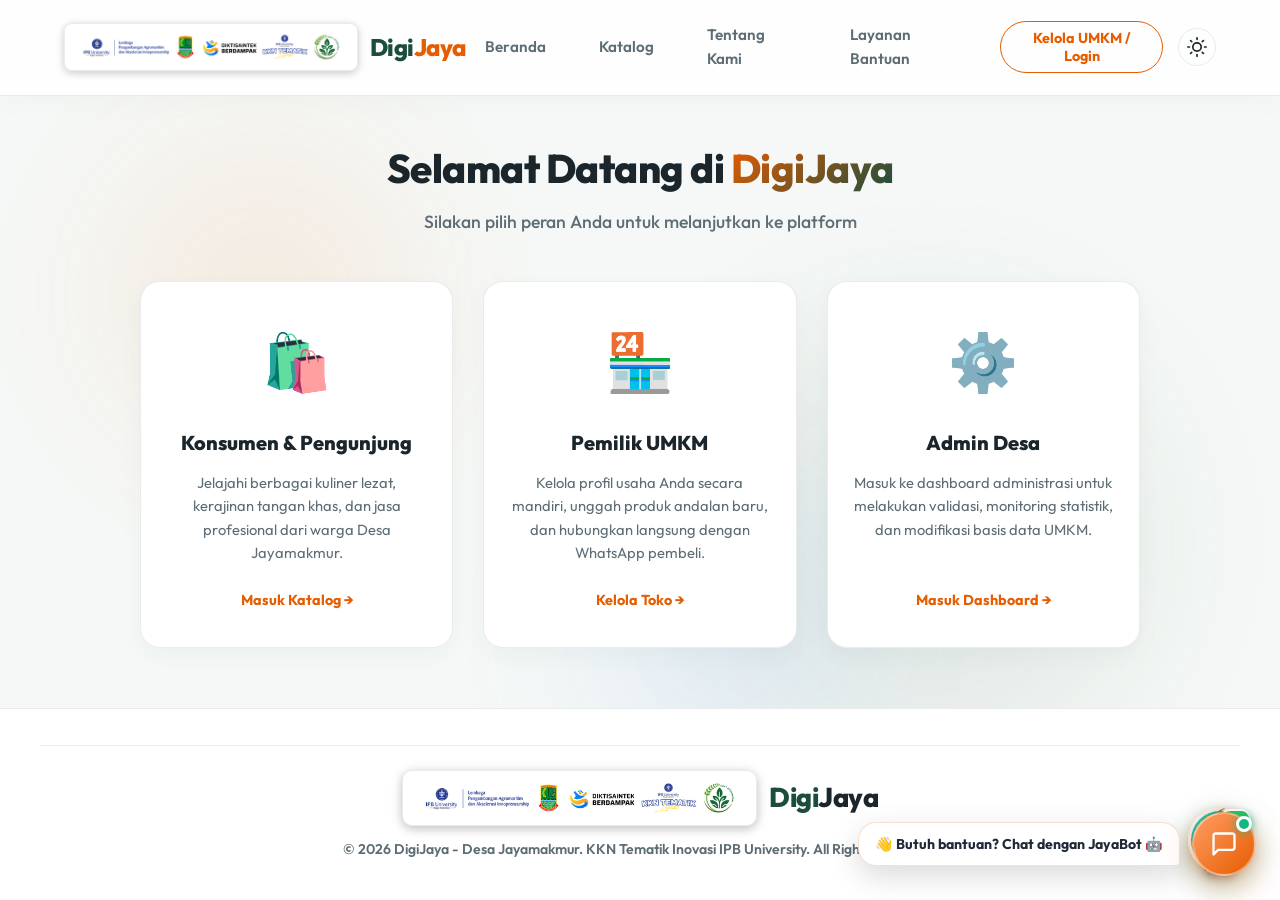
==== index.html @ b15086c3 "Fix bug render kartu UMKM dan implementasi fitur pagination" ====
<!DOCTYPE html>
<html lang="id">

<head>
    <meta charset="UTF-8">
    <meta name="viewport" content="width=device-width, initial-scale=1.0">
    <title>Selamat Datang di DigiJaya</title>
    <link rel="stylesheet" href="assets/css/global.css?v=88899">
    <link rel="stylesheet" href="assets/css/main.css?v=88899">
    <link rel="stylesheet" href="assets/css/landing.css?v=88899">
    <meta name="google-site-verification" content="8WJda_QyHvN3ZzU7bG3cWUWAJD8Gc1mzzaDpOpBgvo4" />
</head>

<body>

    <!-- Floating Background Orbs -->
    <div class="floating-orbs-container">
        <div class="orb orb-1"></div>
        <div class="orb orb-2"></div>
        <div class="orb orb-3"></div>
    </div>

    <!-- Modern Navigation Bar -->
    <nav class="navbar">
        <div class="navbar-container">
            <a href="index.html" class="navbar-logo">
                <img src="assets/images/Header Wajib.png" alt="Logo Resmi Desa Jayamakmur" class="navbar-kkn-logo">
                <span class="logo-text"><span class="logo-accent">Digi</span>Jaya</span>
            </a>
            <div class="navbar-links">
                <a href="index.html" class="nav-link active">Beranda</a>
                <a href="Main page.html" class="nav-link">Katalog</a>
                <a href="tentang.html" class="nav-link">Tentang Kami</a>
                <a href="bantuan.html" class="nav-link">Layanan Bantuan</a>
                <button id="theme-toggle" class="theme-toggle-btn" aria-label="Ubah Tema Mode Gelap/Terang">
                    <svg class="sun-icon" width="20" height="20" viewBox="0 0 24 24" fill="none" stroke="currentColor"
                        stroke-width="2" stroke-linecap="round" stroke-linejoin="round">
                        <circle cx="12" cy="12" r="5"></circle>
                        <line x1="12" y1="1" x2="12" y2="3"></line>
                        <line x1="12" y1="21" x2="12" y2="23"></line>
                        <line x1="4.22" y1="4.22" x2="5.64" y2="5.64"></line>
                        <line x1="18.36" y1="18.36" x2="19.78" y2="19.78"></line>
                        <line x1="1" y1="12" x2="3" y2="12"></line>
                        <line x1="21" y1="12" x2="23" y2="12"></line>
                        <line x1="4.22" y1="19.78" x2="5.64" y2="18.36"></line>
                        <line x1="18.36" y1="5.64" x2="19.78" y2="4.22"></line>
                    </svg>
                    <svg class="moon-icon" width="20" height="20" viewBox="0 0 24 24" fill="none" stroke="currentColor"
                        stroke-width="2" stroke-linecap="round" stroke-linejoin="round">
                        <path d="M21 12.79A9 9 0 1 1 11.21 3 7 7 0 0 0 21 12.79z"></path>
                    </svg>
                </button>
            </div>
        </div>
    </nav>

    <!-- Hero Section -->
    <header class="landing-hero">
        <div id="marquee3dContainer" class="marquee-3d-container"></div>
        <canvas id="hero-3d-canvas"></canvas>
        <div class="landing-hero-overlay"></div>
        <div class="landing-hero-content">
            <div class="floating-3d-badges-container">
                <a href="Main page.html?category=Kuliner" class="floating-3d-badge"><img src="assets/images/Kuliner.png"
                        class="badge-icon-img" alt="Kuliner"> Kuliner Jayamakmur</a>
                <a href="Main page.html?category=Kerajinan" class="floating-3d-badge"><img
                        src="assets/images/Kerajinan Tangan.png" class="badge-icon-img" alt="Kerajinan Tangan">
                    Kerajinan Tangan</a>
                <a href="Main page.html?category=Jasa" class="floating-3d-badge"><img src="assets/images/Pelayanan.png"
                        class="badge-icon-img" alt="Pelayanan/Jasa"> Layanan Jasa Desa</a>
            </div>

            <h1 class="landing-title">Selamat Datang di <span class="highlight-text">DigiJaya</span></h1>
            <p class="landing-subtitle">Pintu Gerbang Digital Produk Unggulan & UMKM Desa Jayamakmur</p>

            <div class="stats-highlight">
                <div class="stats-badge" data-tilt-3d data-max-tilt="10">
                    <span class="stats-number" id="landing-stat-count">0</span>
                    <span class="stats-label">UMKM Terdaftar</span>
                </div>
            </div>

            <div class="landing-cta-group">
                <a href="Main page.html" class="btn-primary">Jelajahi Katalog UMKM</a>
                <a href="tentang.html" class="btn-secondary">Tentang Kami</a>
            </div>
        </div>
    </header>

    <!-- Explanation / Core Info Section -->
    <section class="container explanation-section reveal">
        <div class="section-title-wrapper">
            <h2>Tentang Platform Kami</h2>
            <p>DigiJaya adalah direktori digital resmi untuk mempromosikan produk lokal warga Desa Jayamakmur.</p>
        </div>

        <div class="explanation-grid">
            <!-- Card 1 -->
            <div class="explanation-card" data-tilt-3d data-max-tilt="15">
                <div class="card-icon">
                    <svg width="32" height="32" viewBox="0 0 24 24" fill="none" stroke="currentColor" stroke-width="2"
                        stroke-linecap="round" stroke-linejoin="round">
                        <path d="M12 22s8-4 8-10V5l-8-3-8 3v7c0 6 8 10 8 10z"></path>
                    </svg>
                </div>
                <h3>Dukungan Ekonomi Lokal</h3>
                <p>Mendorong pertumbuhan ekonomi warga dengan memperluas jangkauan promosi produk khas Desa Jayamakmur
                    agar lebih mudah dikenal publik luar.</p>
            </div>

            <!-- Card 2 -->
            <div class="explanation-card" data-tilt-3d data-max-tilt="15">
                <div class="card-icon">
                    <svg width="32" height="32" viewBox="0 0 24 24" fill="none" stroke="currentColor" stroke-width="2"
                        stroke-linecap="round" stroke-linejoin="round">
                        <circle cx="11" cy="11" r="8"></circle>
                        <line x1="21" y1="21" x2="16.65" y2="16.65"></line>
                    </svg>
                </div>
                <h3>Pencarian Cepat & Mudah</h3>
                <p>Dilengkapi fitur pencarian pintar, filter kategori, pengurutan, hingga fitur wishlist untuk menyimpan
                    produk-produk favorit Anda.</p>
            </div>

            <!-- Card 3 -->
            <div class="explanation-card" data-tilt-3d data-max-tilt="15">
                <div class="card-icon">
                    <svg width="32" height="32" viewBox="0 0 24 24" fill="none" stroke="currentColor" stroke-width="2"
                        stroke-linecap="round" stroke-linejoin="round">
                        <path d="M21 15a2 2 0 0 1-2 2H7l-4 4V5a2 2 0 0 1 2-2h14a2 2 0 0 1 2 2z"></path>
                    </svg>
                </div>
                <h3>Hubungi Langsung via WhatsApp</h3>
                <p>Hubungi pemilik usaha secara instan tanpa perantara. Transaksi aman dan langsung dengan pemilik UMKM
                    melalui tombol WhatsApp yang disediakan.</p>
            </div>
        </div>
    </section>

    <!-- Spotlight Section -->
    <section class="container spotlight-section reveal">
        <div class="section-title-wrapper">
            <h2>Sorotan UMKM Unggulan</h2>
            <p>Beberapa produk dan usaha terbaik dari warga Desa Jayamakmur yang siap melayani Anda</p>
        </div>
        <div id="spotlightContainer" class="umkm-grid">
            <p class="loading-text">Memuat sorotan UMKM...</p>
        </div>
        <div class="spotlight-more">
            <a href="Main page.html" class="btn-primary">Lihat Seluruh Katalog &rarr;</a>
        </div>
    </section>

    <!-- Categories Highlights -->
    <section class="categories-section reveal">
        <div class="container">
            <div class="section-title-wrapper">
                <h2>Kategori Produk & Jasa</h2>
                <p>Temukan produk dan jasa berkualitas yang dikelola secara langsung oleh warga desa</p>
            </div>

            <div class="category-cards-grid">
                <!-- Kuliner -->
                <a href="Main page.html?category=Kuliner" class="category-promo-card kuliner">
                    <div class="card-bg-overlay"></div>
                    <div class="category-card-content">
                        <span class="category-icon"><img src="assets/images/Kuliner.png" alt="Kuliner"></span>
                        <h3>Kuliner</h3>
                        <p>Opak renyah, es doger segar, seblak pedas, seblak bakso, dan kudapan tradisional lezat buatan
                            warga.</p>
                        <span class="category-cta">Lihat Semua &rarr;</span>
                    </div>
                </a>

                <!-- Kerajinan -->
                <a href="Main page.html?category=Kerajinan" class="category-promo-card kerajinan">
                    <div class="card-bg-overlay"></div>
                    <div class="category-card-content">
                        <span class="category-icon"><img src="assets/images/Kerajinan Tangan.png"
                                alt="Kerajinan Tangan"></span>
                        <h3>Kerajinan Tangan</h3>
                        <p>Produk jahitan kustom, pakaian, aksesoris, dan hasil kreasi tangan kreatif berkualitas
                            tinggi.</p>
                        <span class="category-cta">Lihat Semua &rarr;</span>
                    </div>
                </a>

                <!-- Jasa -->
                <a href="Main page.html?category=Jasa" class="category-promo-card jasa">
                    <div class="card-bg-overlay"></div>
                    <div class="category-card-content">
                        <span class="category-icon"><img src="assets/images/Pelayanan.png" alt="Pelayanan/Jasa"></span>
                        <h3>Pelayanan & Jasa</h3>
                        <p>Layanan cukur rambut profesional, jasa jahit pakaian rapi, dan berbagai layanan jasa warga
                            lainnya.</p>
                        <span class="category-cta">Lihat Semua &rarr;</span>
                    </div>
                </a>
            </div>
        </div>
    </section>

    <!-- Toast Notification for Share Link -->
    <div id="toastNotification" class="toast-notification">Link profil berhasil disalin! 📋</div>

    <!-- Rich Modern Footer -->
    <footer>
        <div class="footer-container">
            <div class="footer-brand">
                <a href="index.html" class="footer-logo">
                    <img src="assets/images/Header Wajib.png" alt="Logo Resmi Desa Jayamakmur" class="footer-kkn-logo">
                    <span class="logo-text"><span class="logo-accent">Digi</span>Jaya</span>
                </a>
                <p>Pintu gerbang digital produk unggulan & direktori UMKM resmi Desa Jayamakmur, Karawang, Jawa Barat.</p>
                <div class="footer-socials">
                    <a href="https://wa.me/6281234567890" target="_blank" class="footer-social-btn"
                        title="WhatsApp Hotline">💬</a>
                    <a href="tentang.html" class="footer-social-btn" title="Tentang Web">ℹ️</a>
                </div>
            </div>

            <div class="footer-column">
                <h4>Navigasi Utama</h4>
                <ul class="footer-links">
                    <li><a href="index.html">Beranda</a></li>
                    <li><a href="Main page.html">Direktori UMKM</a></li>
                    <li><a href="tentang.html">Tentang Desa</a></li>
                    <li><a href="bantuan.html">Layanan Bantuan</a></li>
                    <li><a href="owner.html">Portal Pemilik UMKM</a></li>
                </ul>
            </div>

            <div class="footer-column">
                <h4>Kategori Usaha</h4>
                <ul class="footer-links">
                    <li><a href="Main page.html?category=Kuliner"><img src="assets/images/Kuliner.png"
                                class="footer-icon-img" alt=""> Kuliner Jayamakmur</a></li>
                    <li><a href="Main page.html?category=Kerajinan"><img src="assets/images/Kerajinan Tangan.png"
                                class="footer-icon-img" alt=""> Kerajinan Tangan</a></li>
                    <li><a href="Main page.html?category=Jasa"><img src="assets/images/Pelayanan.png"
                                class="footer-icon-img" alt=""> Pelayanan & Jasa</a></li>
                    <li><a href="Main page.html?category=Favorit"><img src="assets/images/Favorit.png"
                                class="footer-icon-img" alt=""> Produk Favorit Saya</a></li>
                </ul>
            </div>

            <div class="footer-column">
                <h4>Kontak & Wilayah</h4>
                <div class="footer-contact-item">
                    <span>📍</span>
                    <span>Desa Jayamakmur, Kec. Jayakerta, Kab. Karawang, Jawa Barat</span>
                </div>
                <div class="footer-contact-item">
                    <span>✉️</span>
                    <span>desa.jayamakmur@gmail.com</span>
                </div>
            </div>
        </div>

        <div class="footer-bottom">
            <p>&copy; 2026 DigiJaya - Desa Jayamakmur. All Rights Reserved.</p>
            <p class="credit-text">Dibuat dengan ❤️ untuk Memajukan Perekonomian Warga Desa Jayamakmur</p>
        </div>
    </footer>

    <!-- Dynamic Scroll-Triggered Recommendation Modal -->
    <div id="scrollRecommendModal" class="scroll-modal">
        <button id="closeScrollModal" class="scroll-modal-close" aria-label="Tutup rekomendasi">&times;</button>
        <div class="scroll-modal-badge">Rekomendasi Hari Ini ⭐</div>
        <div id="scrollModalContent">
            <!-- Diisi secara dinamis melalui JS -->
        </div>
    </div>

    <script type="module" src="Js/navbar.js?v=9999999"></script>
    <script type="module" src="Js/landing_app.js?v=9999999"></script>
</body>

</html>
---- assets/css/global.css ----
@import url('https://fonts.googleapis.com/css2?family=Dancing+Script:wght@600;700&family=Outfit:wght@300;400;500;600;700;800&display=swap');
@import url('auth.css');

/* ==========================================================================
   RESET & BASE STYLES & THEMING SYSTEM
   ========================================================================== */
:root {
    /* Terracotta & Emerald Green Theme (Light Mode) */
    --primary-teal: #e65c00; /* Terracotta Orange */
    --primary-teal-dark: #b33600;
    --accent-orange: #1b4d3e; /* Forest Emerald Green */
    --accent-orange-dark: #123329;
    --accent-terracotta: #e65c00;
    --bg-light: #f5f8f6; /* Soft Herb Background */
    --card-bg: #ffffff;
    --text-dark: #1a252c;
    --text-muted: #5e6d75;
    --shadow-floating: 0 16px 40px rgba(27, 77, 62, 0.08);
    --shadow-card: 0 8px 24px rgba(27, 77, 62, 0.04);
    --radius-lg: 20px;
    --radius-md: 12px;
    --radius-pill: 50px;
    --border-color: rgba(0, 0, 0, 0.08);
    --navbar-bg: rgba(255, 255, 255, 0.85);
    --toast-bg: #1a252c;
    --toast-color: #ffffff;
    --accent-gold: #f39c12;
}

:root[data-theme="dark"] {
    /* Terracotta & Emerald Green Theme (Dark Mode) */
    --primary-teal: #ff751a; /* Lighter Terracotta for high contrast */
    --primary-teal-dark: #e65c00;
    --accent-orange: #2bb38e; /* Lighter Emerald Green for contrast */
    --accent-orange-dark: #1b4d3e;
    --accent-terracotta: #ff751a;
    --bg-light: #0d1215; /* Rich Dark Slate */
    --card-bg: #161c20; /* Darker Slate Card Surface */
    --text-dark: #ecf0f2;
    --text-muted: #8ca0ab;
    --shadow-floating: 0 16px 40px rgba(0, 0, 0, 0.4);
    --shadow-card: 0 8px 24px rgba(0, 0, 0, 0.25);
    --border-color: rgba(255, 255, 255, 0.1);
    --navbar-bg: rgba(13, 18, 21, 0.85);
    --toast-bg: #ecf0f2;
    --toast-color: #0d1215;
    --accent-gold: #f5b041;
}

* {
    margin: 0;
    padding: 0;
    box-sizing: border-box;
    font-family: 'Outfit', 'Segoe UI', Tahoma, Geneva, Verdana, sans-serif;
}

/* Smooth Modern Custom Scrollbars */
::-webkit-scrollbar {
    width: 10px;
    height: 10px;
}

::-webkit-scrollbar-track {
    background: var(--bg-light);
}

::-webkit-scrollbar-thumb {
    background: rgba(140, 150, 160, 0.35);
    border-radius: 10px;
    border: 2px solid var(--bg-light);
    transition: background 0.3s cubic-bezier(0.16, 1, 0.3, 1);
}

::-webkit-scrollbar-thumb:hover {
    background: var(--primary-teal);
}

:root[data-theme="dark"] ::-webkit-scrollbar-thumb {
    background: rgba(255, 255, 255, 0.22);
}

:root[data-theme="dark"] ::-webkit-scrollbar-thumb:hover {
    background: var(--primary-teal);
}

html {
    scroll-behavior: smooth;
    background-color: var(--card-bg);
}

body {
    background-color: var(--bg-light);
    color: var(--text-dark);
    line-height: 1.6;
    display: flex;
    flex-direction: column;
    min-height: 100vh;
    animation: fadeInUp 0.7s cubic-bezier(0.16, 1, 0.3, 1) both;
}

/* Targeted Smooth Transitions for Interactive Elements */
a, button, input, select, textarea, .nav-link, .btn, .card, .umkm-card, .footer-social-btn, .theme-toggle-btn {
    transition: background-color 0.3s cubic-bezier(0.16, 1, 0.3, 1),
                color 0.3s cubic-bezier(0.16, 1, 0.3, 1),
                border-color 0.3s cubic-bezier(0.16, 1, 0.3, 1),
                box-shadow 0.35s cubic-bezier(0.16, 1, 0.3, 1),
                transform 0.35s cubic-bezier(0.16, 1, 0.3, 1),
                opacity 0.3s cubic-bezier(0.16, 1, 0.3, 1);
}

/* Active Touch/Click Press Physics */
button:active, .btn:active, .nav-link:active, .footer-social-btn:active, .theme-toggle-btn:active {
    transform: scale(0.96) !important;
}

/* Smooth Theme Switching Fade */
.theme-transitioning,
.theme-transitioning *,
.theme-transitioning *::before,
.theme-transitioning *::after {
    transition: background-color 0.4s ease, color 0.4s ease, border-color 0.4s ease, box-shadow 0.4s ease !important;
}

/* Hardware Acceleration Class */
.smooth-gpu {
    will-change: transform, opacity;
    transform: translateZ(0);
    backface-visibility: hidden;
}

/* Smooth Scroll Reveal Animations */
.smooth-reveal {
    opacity: 0;
    transform: translateY(30px);
    transition: opacity 0.75s cubic-bezier(0.16, 1, 0.3, 1),
                transform 0.75s cubic-bezier(0.16, 1, 0.3, 1);
    will-change: opacity, transform;
}

.smooth-reveal.smooth-reveal-visible {
    opacity: 1;
    transform: translateY(0) scale(1);
}

.smooth-reveal-delay-1 { transition-delay: 0.08s; }
.smooth-reveal-delay-2 { transition-delay: 0.16s; }
.smooth-reveal-delay-3 { transition-delay: 0.24s; }
.smooth-reveal-delay-4 { transition-delay: 0.32s; }

/* Smooth Back To Top Floating Button */
.back-to-top-btn {
    position: fixed;
    bottom: 28px;
    right: 28px;
    width: 48px;
    height: 48px;
    border-radius: 50%;
    background: linear-gradient(135deg, var(--primary-teal) 0%, var(--primary-teal-dark) 100%);
    color: #ffffff;
    border: none;
    cursor: pointer;
    display: flex;
    align-items: center;
    justify-content: center;
    box-shadow: 0 8px 24px rgba(230, 92, 0, 0.35);
    z-index: 990;
    opacity: 0;
    transform: translateY(20px) scale(0.8);
    pointer-events: none;
    transition: opacity 0.35s cubic-bezier(0.16, 1, 0.3, 1),
                transform 0.35s cubic-bezier(0.16, 1, 0.3, 1),
                box-shadow 0.3s ease;
}

.back-to-top-btn.visible {
    opacity: 1;
    transform: translateY(0) scale(1);
    pointer-events: auto;
}

.back-to-top-btn:hover {
    transform: translateY(-4px) scale(1.08);
    box-shadow: 0 12px 28px rgba(230, 92, 0, 0.5);
}

/* Image Fade In */
img.img-loading {
    opacity: 0;
    transition: opacity 0.4s ease;
}

img.img-loaded {
    opacity: 1;
}

@keyframes fadeInUp {
    from {
        opacity: 0;
        transform: translateY(20px);
    }
    to {
        opacity: 1;
        transform: translateY(0);
    }
}


.container {
    max-width: 1200px;
    margin: 0 auto;
    padding: 20px;
}

/* ==========================================================================
   NAVIGATION BAR STYLES
   ========================================================================== */
.navbar {
    position: sticky;
    top: 0;
    z-index: 1000;
    background: var(--navbar-bg);
    backdrop-filter: blur(16px);
    -webkit-backdrop-filter: blur(16px);
    border-bottom: 1px solid var(--border-color);
    box-shadow: 0 4px 30px rgba(0, 0, 0, 0.03);
    transition: all 0.3s ease;
}

.navbar-container {
    max-width: 1200px;
    margin: 0 auto;
    display: flex;
    justify-content: space-between;
    align-items: center;
    padding: 14px 24px;
}

.navbar-logo {
    font-size: 1.5rem;
    font-weight: 800;
    color: var(--primary-teal);
    text-decoration: none;
    display: flex;
    align-items: center;
    gap: 12px;
    letter-spacing: -0.5px;
    transition: transform 0.2s ease;
}

.navbar-logo .logo-accent {
    color: var(--accent-orange);
}

.navbar-logo:hover {
    transform: scale(1.02);
}

.navbar-kkn-logo {
    height: 48px;
    width: auto;
    object-fit: contain;
    background: #ffffff;
    padding: 4px 8px;
    border-radius: 8px;
    border: 1px solid rgba(0, 0, 0, 0.08);
    box-shadow: 0 2px 8px rgba(0, 0, 0, 0.1);
    filter: drop-shadow(0 2px 4px rgba(0, 0, 0, 0.12));
    transition: all 0.25s ease;
}

.navbar-logo:hover .navbar-kkn-logo {
    transform: scale(1.06);
    box-shadow: 0 4px 14px rgba(0, 0, 0, 0.18);
}

.navbar-links {
    display: flex;
    align-items: center;
    gap: 15px;
}

.nav-link {
    color: var(--text-muted);
    text-decoration: none;
    font-weight: 600;
    font-size: 0.95rem;
    padding: 8px 18px;
    border-radius: var(--radius-pill);
    transition: all 0.25s ease;
    border: 1px solid transparent;
}

.nav-link:hover {
    color: var(--primary-teal);
    background: rgba(230, 92, 0, 0.08);
}

.nav-link.active {
    color: #ffffff;
    background: linear-gradient(135deg, var(--primary-teal) 0%, var(--primary-teal-dark) 100%);
    box-shadow: 0 4px 12px rgba(230, 92, 0, 0.25);
}

/* Dark Mode Switcher Button */
.theme-toggle-btn {
    background: transparent;
    border: 1px solid var(--border-color);
    color: var(--text-dark);
    padding: 8px;
    border-radius: 50%;
    cursor: pointer;
    display: flex;
    align-items: center;
    justify-content: center;
    transition: all 0.3s ease;
    width: 38px;
    height: 38px;
    outline: none;
}

.theme-toggle-btn:hover {
    background: rgba(230, 92, 0, 0.08);
    border-color: var(--primary-teal);
    color: var(--primary-teal);
    transform: scale(1.08);
}

.theme-toggle-btn svg {
    transition: transform 0.5s ease;
}

.theme-toggle-btn:hover svg {
    transform: rotate(20deg);
}

.theme-toggle-btn .sun-icon {
    display: block;
}

.theme-toggle-btn .moon-icon {
    display: none;
}

:root[data-theme="dark"] .theme-toggle-btn .sun-icon {
    display: none;
}

:root[data-theme="dark"] .theme-toggle-btn .moon-icon {
    display: block;
}

/* Mobile Toggle Button */
.navbar-toggle-btn {
    display: none;
    background: transparent;
    border: 1px solid var(--border-color);
    color: var(--text-dark);
    padding: 8px;
    border-radius: var(--radius-md);
    cursor: pointer;
    align-items: center;
    justify-content: center;
    transition: all 0.25s ease;
    width: 42px;
    height: 42px;
}

.navbar-toggle-btn:hover {
    background: rgba(230, 92, 0, 0.08);
    border-color: var(--primary-teal);
    color: var(--primary-teal);
}

@media (max-width: 768px) {
    .navbar-container {
        position: relative;
        padding: 12px 18px;
        justify-content: space-between;
    }
    
    .navbar-toggle-btn {
        display: flex;
    }

    .navbar-links {
        display: none;
        position: absolute;
        top: 100%;
        left: 0;
        right: 0;
        flex-direction: column;
        background: var(--card-bg);
        padding: 20px;
        border-bottom: 1px solid var(--border-color);
        box-shadow: var(--shadow-floating);
        gap: 12px;
        opacity: 0;
        transform: translateY(-10px);
        transition: opacity 0.3s ease, transform 0.3s ease;
        pointer-events: none;
        z-index: 999;
    }

    .navbar-links.active {
        display: flex;
        opacity: 1;
        transform: translateY(0);
        pointer-events: auto;
    }

    .nav-link, .btn-logout, .btn-login-trigger {
        width: 100%;
        text-align: center;
        justify-content: center;
        padding: 12px 18px;
        font-size: 1rem;
    }

    .navbar-role-badge {
        width: 100%;
        text-align: center;
        margin-bottom: 4px;
    }

    .theme-toggle-btn {
        margin: 6px auto 0 auto;
    }
}


/* ==========================================================================
   FOOTER
   ========================================================================== */
footer {
    background-color: var(--card-bg);
    color: var(--text-muted);
    text-align: center;
    padding: 24px;
    margin-top: auto;
    font-size: 0.9rem;
    border-top: 1px solid var(--border-color);
}

/* ==========================================================================
   SHARED UI COMPONENTS
   ========================================================================== */
/* Badges Kategori Berwarna Dinamis */
[class^="badge-"] {
    display: inline-block;
    padding: 6px 14px;
    border-radius: var(--radius-pill);
    font-size: 0.75rem;
    font-weight: 700;
    text-transform: uppercase;
    align-self: flex-start;
    margin-bottom: 12px;
    letter-spacing: 0.5px;
}

.badge-kuliner { background-color: rgba(230, 92, 0, 0.1); color: var(--primary-teal); }
.badge-kerajinan { background-color: rgba(27, 77, 62, 0.1); color: var(--accent-orange); }
.badge-jasa { background-color: rgba(66, 133, 244, 0.1); color: #3b82f6; }

:root[data-theme="dark"] .badge-kuliner { background-color: rgba(255, 117, 26, 0.15); color: #ff8533; }
:root[data-theme="dark"] .badge-kerajinan { background-color: rgba(43, 179, 142, 0.15); color: #4cdbb4; }
:root[data-theme="dark"] .badge-jasa { background-color: rgba(59, 130, 246, 0.15); color: #60a5fa; }

/* Tombol WhatsApp */
.btn-whatsapp {
    display: block;
    text-align: center;
    background-color: #25d366;
    color: white;
    padding: 10px 15px;
    text-decoration: none;
    border-radius: var(--radius-md);
    font-weight: 600;
    transition: all 0.25s ease;
}

.btn-whatsapp:hover {
    background-color: #1ebe57;
    box-shadow: 0 4px 12px rgba(37, 211, 102, 0.2);
}

/* Tombol Kembali */
.btn-kembali {
    display: inline-flex;
    align-items: center;
    gap: 6px;
    color: var(--primary-teal);
    text-decoration: none;
    font-weight: 700;
    transition: all 0.2s ease;
}

.btn-kembali:hover {
    color: var(--accent-orange);
    transform: translateX(-4px);
}

/* State Status Data */
.loading-text, .empty-text {
    grid-column: 1 / -1;
    text-align: center;
    padding: 40px;
    color: var(--text-muted);
    font-size: 1.1rem;
}

/* ==========================================================================
   GLOBAL PAGE HEADER (containerHeader)
   ========================================================================== */
.containerHeader {
    text-align: center;
    padding: 40px 20px;
    background: linear-gradient(135deg, rgba(230, 92, 0, 0.05) 0%, rgba(27, 77, 62, 0.05) 100%);
    border-radius: var(--radius-lg);
    margin-bottom: 30px;
    border: 1px solid var(--border-color);
}

.containerHeader h1 {
    color: var(--text-dark);
    font-size: 2.2rem;
    font-weight: 800;
    margin-bottom: 8px;
}

.containerHeader p {
    color: var(--text-muted);
    font-size: 1.1rem;
    font-weight: 500;
}

@media (max-width: 768px) {
    .containerHeader h1 {
        font-size: 1.8rem;
    }
}

/* ==========================================================================
   RICH MODERN FOOTER STYLES & STICKY POSITIONING
   ========================================================================== */
footer {
    margin-top: auto;
    background: var(--card-bg);
    border-top: 1px solid var(--border-color);
    padding: 36px 0 16px 0;
    color: var(--text-dark);
    position: relative;
    z-index: 10;
    width: 100%;
}

.footer-container {
    max-width: 1200px;
    margin: 0 auto;
    padding: 0 24px;
    display: grid;
    grid-template-columns: 1.8fr 1fr 1.2fr 1.3fr;
    gap: 40px;
    margin-bottom: 24px;
}

.footer-logo {
    font-size: 1.7rem;
    font-weight: 800;
    color: var(--text-dark);
    text-decoration: none;
    display: inline-flex;
    align-items: center;
    gap: 12px;
    margin-bottom: 14px;
    letter-spacing: -0.5px;
    transition: transform 0.2s ease;
}

.footer-logo:hover {
    transform: scale(1.02);
}

.footer-brand .footer-logo {
    margin-bottom: 14px;
}

.footer-kkn-logo {
    height: 56px;
    width: auto;
    object-fit: contain;
    background: #ffffff;
    padding: 4px 10px;
    border-radius: 10px;
    border: 1px solid rgba(0, 0, 0, 0.08);
    box-shadow: 0 3px 10px rgba(0, 0, 0, 0.12);
    filter: drop-shadow(0 2px 6px rgba(0, 0, 0, 0.15));
    transition: all 0.25s ease;
}

.footer-logo:hover .footer-kkn-logo {
    transform: scale(1.06);
    box-shadow: 0 5px 16px rgba(0, 0, 0, 0.2);
}

.footer-logo .logo-accent,
.footer-brand .footer-logo .logo-accent {
    color: var(--accent-orange);
}

.footer-brand p {
    font-size: 0.92rem;
    color: var(--text-muted);
    line-height: 1.7;
    margin-bottom: 20px;
    max-width: 340px;
}

.footer-socials {
    display: flex;
    gap: 12px;
}

.footer-social-btn {
    width: 40px;
    height: 40px;
    border-radius: 12px;
    background: var(--bg-light);
    border: 1px solid var(--border-color);
    color: var(--text-dark);
    display: flex;
    align-items: center;
    justify-content: center;
    text-decoration: none;
    font-size: 1.1rem;
    transition: all 0.25s ease;
}

.footer-social-btn:hover {
    background: var(--primary-teal);
    color: #ffffff;
    border-color: var(--primary-teal);
    box-shadow: 0 6px 16px rgba(27, 77, 62, 0.3);
}

.footer-column h4 {
    font-size: 1.05rem;
    font-weight: 800;
    color: var(--text-dark);
    margin-bottom: 18px;
    position: relative;
}

.footer-column h4::after {
    content: '';
    display: block;
    width: 36px;
    height: 3px;
    background: linear-gradient(90deg, var(--accent-orange) 0%, var(--primary-teal) 100%);
    margin-top: 8px;
    border-radius: 3px;
}

.footer-links {
    list-style: none;
    padding: 0;
    margin: 0;
    display: flex;
    flex-direction: column;
    gap: 12px;
}

.footer-links a {
    color: var(--text-muted);
    text-decoration: none;
    font-size: 0.92rem;
    font-weight: 600;
    display: inline-flex;
    align-items: center;
    gap: 8px;
    transition: all 0.2s ease;
}

.footer-links a:hover {
    color: var(--accent-orange);
    padding-left: 6px;
}

.footer-contact-item {
    display: flex;
    align-items: flex-start;
    gap: 12px;
    margin-bottom: 14px;
    font-size: 0.9rem;
    color: var(--text-muted);
    line-height: 1.5;
}

.footer-contact-item span:first-child {
    font-size: 1.1rem;
    flex-shrink: 0;
}

.footer-bottom {
    max-width: 1200px;
    margin: 0 auto;
    padding: 16px 24px 0 24px;
    border-top: 1px solid var(--border-color);
    display: flex;
    justify-content: space-between;
    align-items: center;
    flex-wrap: wrap;
    gap: 12px;
    font-size: 0.88rem;
    color: var(--text-muted);
    font-weight: 600;
}

.footer-bottom p {
    margin: 0;
    padding: 0;
}

.footer-bottom .credit-text {
    font-size: 0.85rem;
    color: var(--accent-orange);
    font-weight: 700;
}

@media (max-width: 900px) {
    .footer-container {
        grid-template-columns: 1fr 1fr;
        gap: 32px;
    }
    
    .footer-bottom {
        flex-direction: column;
        text-align: center;
    }
}

@media (max-width: 550px) {
    .footer-container {
        grid-template-columns: 1fr;
        gap: 28px;
    }
}

/* ==========================================================================
   WIDGET ASISTEN MASKOT DIGITAL SI JAYA 🌾🤖
   ========================================================================== */
.mascot-floating-btn {
    position: fixed;
    bottom: 28px;
    right: 28px;
    width: 64px;
    height: 64px;
    border-radius: 50%;
    background: linear-gradient(135deg, #2dd4bf 0%, #0d9488 50%, #e65c00 100%);
    border: 3px solid rgba(255, 255, 255, 0.9);
    box-shadow: 0 10px 30px rgba(13, 148, 136, 0.4), 0 4px 12px rgba(230, 92, 0, 0.3);
    cursor: pointer;
    z-index: 9999;
    display: flex;
    align-items: center;
    justify-content: center;
    transition: transform 0.3s cubic-bezier(0.34, 1.56, 0.64, 1), box-shadow 0.3s ease;
}

.mascot-floating-btn:hover {
    transform: scale(1.12) rotate(4deg);
    box-shadow: 0 16px 40px rgba(13, 148, 136, 0.5), 0 6px 20px rgba(230, 92, 0, 0.4);
}

.mascot-avatar-inner {
    position: relative;
    display: flex;
    align-items: center;
    justify-content: center;
    width: 100%;
    height: 100%;
}

.mascot-icon-emoji {
    font-size: 1.8rem;
    filter: drop-shadow(0 2px 4px rgba(0,0,0,0.3));
}

.mascot-online-badge {
    position: absolute;
    top: -2px;
    right: -2px;
    background: #22c55e;
    color: white;
    font-size: 0.62rem;
    font-weight: 800;
    padding: 2px 6px;
    border-radius: 10px;
    border: 2px solid white;
    box-shadow: 0 2px 6px rgba(0,0,0,0.2);
}

.mascot-speech-bubble {
    position: fixed;
    bottom: 102px;
    right: 28px;
    background: var(--card-bg, #ffffff);
    color: var(--text-dark, #0f172a);
    padding: 12px 18px;
    border-radius: 18px 18px 4px 18px;
    box-shadow: 0 12px 36px rgba(0,0,0,0.15), 0 0 0 1px rgba(45,212,191,0.2);
    z-index: 9998;
    max-width: 240px;
    opacity: 0;
    transform: translateY(12px) scale(0.9);
    pointer-events: none;
    transition: opacity 0.4s ease, transform 0.4s cubic-bezier(0.34, 1.56, 0.64, 1);
    font-size: 0.88rem;
    line-height: 1.4;
}

.mascot-speech-bubble.show {
    opacity: 1;
    transform: translateY(0) scale(1);
    pointer-events: auto;
}

.mascot-speech-bubble small {
    display: block;
    color: var(--accent-orange, #e65c00);
    font-weight: 700;
    margin-top: 4px;
    font-size: 0.78rem;
}

/* Modal Asisten Si Jaya */
.mascot-modal-overlay {
    position: fixed;
    top: 0;
    left: 0;
    width: 100vw;
    height: 100vh;
    background: rgba(15, 23, 42, 0.5);
    backdrop-filter: blur(8px);
    z-index: 10000;
    display: flex;
    align-items: flex-end;
    justify-content: flex-end;
    padding: 24px;
    opacity: 0;
    pointer-events: none;
    transition: opacity 0.3s ease;
}

.mascot-modal-overlay.active {
    opacity: 1;
    pointer-events: auto;
}

.mascot-modal-card {
    width: 100%;
    max-width: 400px;
    height: 520px;
    background: var(--card-bg, #ffffff);
    border-radius: 28px;
    box-shadow: 0 24px 60px rgba(0,0,0,0.3), 0 0 0 1px rgba(45,212,191,0.3);
    display: flex;
    flex-direction: column;
    overflow: hidden;
    transform: translateY(30px) scale(0.95);
    transition: transform 0.35s cubic-bezier(0.16, 1, 0.3, 1);
}

.mascot-modal-overlay.active .mascot-modal-card {
    transform: translateY(0) scale(1);
}

.mascot-modal-header {
    background: linear-gradient(135deg, #1c2732 0%, #0d9488 100%);
    color: white;
    padding: 18px 20px;
    display: flex;
    align-items: center;
    justify-content: space-between;
}

.mascot-header-info {
    display: flex;
    align-items: center;
    gap: 12px;
}

.mascot-avatar-lg {
    font-size: 2.2rem;
    background: rgba(255,255,255,0.15);
    width: 48px;
    height: 48px;
    border-radius: 50%;
    display: flex;
    align-items: center;
    justify-content: center;
    border: 2px solid rgba(45,212,191,0.5);
}

.mascot-name {
    font-size: 1.1rem;
    font-weight: 800;
    margin: 0;
}

.mascot-tag {
    font-size: 0.7rem;
    background: var(--accent-orange, #e65c00);
    padding: 2px 8px;
    border-radius: 10px;
    font-weight: 700;
}

.mascot-status {
    font-size: 0.78rem;
    color: #2dd4bf;
    margin: 2px 0 0 0;
    font-weight: 600;
}

.mascot-close-btn {
    background: rgba(255,255,255,0.15);
    border: none;
    color: white;
    font-size: 1.5rem;
    width: 34px;
    height: 34px;
    border-radius: 50%;
    cursor: pointer;
    transition: background 0.2s ease;
}

.mascot-close-btn:hover {
    background: rgba(230, 92, 0, 0.8);
}

.mascot-modal-body {
    flex: 1;
    padding: 20px;
    overflow-y: auto;
    background: var(--bg-light, #f8fafc);
}

.mascot-dialog-box {
    display: flex;
    flex-direction: column;
    gap: 14px;
}

.mascot-msg {
    max-width: 88%;
    font-size: 0.9rem;
    line-height: 1.5;
}

.mascot-msg.bot p {
    background: var(--card-bg, #ffffff);
    color: var(--text-dark, #0f172a);
    padding: 14px 16px;
    border-radius: 18px 18px 18px 4px;
    box-shadow: 0 4px 12px rgba(0,0,0,0.06);
    border: 1px solid rgba(45,212,191,0.2);
    margin: 0;
}

.mascot-quick-chips {
    padding: 14px 16px;
    background: var(--card-bg, #ffffff);
    border-top: 1px solid var(--border-color, #e2e8f0);
    display: flex;
    gap: 8px;
    overflow-x: auto;
    scroll-behavior: smooth;
}

.mascot-quick-chips::-webkit-scrollbar {
    display: none;
}

.chip-btn {
    white-space: nowrap;
    background: rgba(45,212,191,0.1);
    color: var(--text-dark, #0f172a);
    border: 1px solid rgba(45,212,191,0.3);
    padding: 8px 14px;
    border-radius: 20px;
    font-size: 0.82rem;
    font-weight: 700;
    cursor: pointer;
    transition: all 0.2s ease;
}

.chip-btn:hover {
    background: var(--accent-orange, #e65c00);
    color: white;
    border-color: var(--accent-orange, #e65c00);
    transform: translateY(-2px);
}

@media (max-width: 550px) {
    .mascot-modal-overlay {
        padding: 0;
    }
    .mascot-modal-card {
        max-width: 100%;
        height: 80vh;
        border-radius: 28px 28px 0 0;
    }
}
---- assets/css/main.css ----
/* ==========================================================================
   HERO BANNER SECTION (Inspired by Reference Design)
   ========================================================================== */
.hero-section {
    position: relative;
    background: var(--bg-dark, #0d1117);
    min-height: 420px;
    display: flex;
    align-items: center;
    justify-content: center;
    text-align: center;
    padding: 80px 20px 120px 20px;
    color: #ffffff;
    overflow: hidden;
}

.hero-bg-video {
    position: absolute;
    top: 50%;
    left: 50%;
    min-width: 100%;
    min-height: 100%;
    width: auto;
    height: auto;
    z-index: 0;
    transform: translate(-50%, -50%);
    object-fit: cover;
    pointer-events: none;
    opacity: 0.75;
    filter: brightness(0.85);
}

.hero-overlay {
    display: none;
}

.hero-content {
    position: relative;
    z-index: 2;
    max-width: 900px;
    margin: 0 auto;
}

.hero-title {
    font-size: 3rem;
    font-weight: 800;
    line-height: 1.25;
    margin-bottom: 16px;
    letter-spacing: -0.5px;
    text-shadow: 0 4px 15px rgba(0, 0, 0, 0.4);
}

.hero-title .script-text {
    font-family: 'Dancing Script', cursive;
    font-size: 4rem;
    font-weight: 700;
    color: var(--primary-teal);
    display: inline-block;
    transform: rotate(-3deg);
    margin: 0 8px;
    text-shadow: none;
}

.hero-subtitle {
    font-size: 1.2rem;
    font-weight: 400;
    color: rgba(255, 255, 255, 0.92);
    letter-spacing: 0.3px;
    max-width: 700px;
    margin: 0 auto;
    text-shadow: 0 2px 8px rgba(0, 0, 0, 0.4);
}

/* ==========================================================================
   STATISTICS SECTION
   ========================================================================== */
.stats-section {
    position: relative;
    z-index: 11;
    max-width: 1150px;
    margin: -60px auto 30px auto;
    padding: 0 20px;
}

.stats-container {
    display: grid;
    grid-template-columns: repeat(3, 1fr);
    gap: 20px;
    background: var(--card-bg);
    border-radius: var(--radius-lg);
    padding: 24px 30px;
    box-shadow: var(--shadow-floating);
    border: 1px solid var(--border-color);
}

.stats-card {
    display: flex;
    flex-direction: column;
    align-items: center;
    text-align: center;
    padding: 10px;
    position: relative;
}

.stats-card:not(:last-child)::after {
    content: '';
    position: absolute;
    right: -10px;
    top: 15%;
    height: 70%;
    width: 1px;
    background-color: var(--border-color);
}

@media (max-width: 768px) {
    .stats-container {
        grid-template-columns: 1fr;
        gap: 15px;
    }
    .stats-card:not(:last-child)::after {
        display: none;
    }
}

.stats-icon {
    width: 48px;
    height: 48px;
    border-radius: 50%;
    background: rgba(230, 92, 0, 0.08);
    color: var(--primary-teal);
    display: flex;
    align-items: center;
    justify-content: center;
    margin-bottom: 12px;
}

:root[data-theme="dark"] .stats-icon {
    background: rgba(255, 117, 26, 0.15);
}

.stats-number {
    font-size: 2.2rem;
    font-weight: 800;
    color: var(--text-dark);
    line-height: 1.2;
    margin-bottom: 4px;
}

.stats-label {
    font-size: 0.9rem;
    font-weight: 700;
    color: var(--text-muted);
}

/* ==========================================================================
   FLOATING RECOMMENDATION / SEARCH CARD (Matches Reference Card)
   ========================================================================== */
.recommendation-wrapper {
    position: relative;
    z-index: 10;
    max-width: 1150px;
    margin: 0 auto 40px auto;
    padding: 0 20px;
}

.recommendation-card {
    background: var(--card-bg);
    border-radius: var(--radius-lg);
    padding: 30px 35px;
    box-shadow: var(--shadow-card);
    border: 1px solid var(--border-color);
}

.recommendation-title {
    font-size: 1.45rem;
    font-weight: 800;
    color: var(--accent-orange);
    text-align: center;
    margin-bottom: 25px;
}

.recommendation-title .highlight-text {
    color: var(--primary-teal);
    font-weight: 700;
}

.recommendation-form {
    display: grid;
    grid-template-columns: 2fr 1.2fr 1.2fr 1fr;
    gap: 15px;
    align-items: flex-end;
}

.form-group {
    display: flex;
    flex-direction: column;
    gap: 8px;
}

.form-group label {
    font-size: 0.88rem;
    font-weight: 700;
    color: var(--text-dark);
    letter-spacing: 0.2px;
}

.input-with-icon, .select-with-icon {
    position: relative;
    display: flex;
    align-items: center;
}

.input-with-icon svg {
    position: absolute;
    left: 14px;
    color: var(--text-muted);
    pointer-events: none;
}

.input-with-icon input {
    width: 100%;
    padding: 12px 16px 12px 42px;
    border: 1px solid var(--border-color);
    border-radius: var(--radius-md);
    font-size: 0.95rem;
    color: var(--text-dark);
    background-color: var(--bg-light);
    transition: all 0.25s ease;
    outline: none;
}

.select-with-icon select {
    width: 100%;
    padding: 12px 38px 12px 16px;
    border: 1px solid var(--border-color);
    border-radius: var(--radius-md);
    font-size: 0.95rem;
    color: var(--text-dark);
    background-color: var(--bg-light);
    transition: all 0.25s ease;
    outline: none;
    appearance: none;
    cursor: pointer;
}

.select-with-icon .chevron-icon {
    position: absolute;
    right: 14px;
    color: var(--text-muted);
    pointer-events: none;
}

.input-with-icon input:focus, .select-with-icon select:focus {
    border-color: var(--primary-teal);
    background-color: var(--card-bg);
    box-shadow: 0 0 0 3px rgba(230, 92, 0, 0.15);
}

.btn-recommend {
    width: 100%;
    padding: 13px 18px;
    background: linear-gradient(135deg, var(--primary-teal) 0%, var(--primary-teal-dark) 100%);
    color: #ffffff;
    border: none;
    border-radius: var(--radius-pill);
    font-size: 0.95rem;
    font-weight: 700;
    cursor: pointer;
    box-shadow: 0 6px 18px rgba(230, 92, 0, 0.2);
    transition: all 0.3s ease;
    display: flex;
    align-items: center;
    justify-content: center;
    gap: 8px;
    white-space: nowrap;
}

.btn-recommend:hover {
    transform: translateY(-2px);
    box-shadow: 0 10px 24px rgba(230, 92, 0, 0.35);
    background: linear-gradient(135deg, var(--primary-teal-dark) 0%, var(--primary-teal) 100%);
}

.btn-recommend:active {
    transform: translateY(0);
}

/* ==========================================================================
   QUICK CATEGORY CHIPS
   ========================================================================== */
.quick-category-chips {
    display: flex;
    align-items: center;
    gap: 12px;
    margin-bottom: 35px;
    flex-wrap: wrap;
    justify-content: center;
}

.chip-label {
    font-size: 0.9rem;
    font-weight: 700;
    color: var(--text-muted);
}

.chip-btn {
    background: var(--card-bg);
    border: 1px solid var(--border-color);
    color: var(--text-dark);
    padding: 8px 18px;
    border-radius: var(--radius-pill);
    font-size: 0.9rem;
    font-weight: 600;
    cursor: pointer;
    transition: all 0.25s ease;
}

.chip-btn:hover {
    border-color: var(--primary-teal);
    color: var(--primary-teal);
    background: rgba(230, 92, 0, 0.05);
}

.chip-btn.active {
    background: var(--primary-teal);
    color: #ffffff;
    border-color: var(--primary-teal);
    box-shadow: 0 4px 12px rgba(230, 92, 0, 0.2);
}

/* ==========================================================================
   UMKM GRID & CARD COMPONENT
   ========================================================================== */
.main-catalog-container {
    padding-top: 10px;
}

.umkm-grid {
    display: grid;
    grid-template-columns: repeat(2, 1fr);
    gap: 28px;
    margin-bottom: 45px;
}

@media (max-width: 768px) {
    .umkm-grid {
        grid-template-columns: 1fr;
    }
}

.card-umkm {
    position: relative;
    background: var(--card-bg);
    border-radius: var(--radius-lg);
    overflow: hidden;
    box-shadow: var(--shadow-card);
    transition: transform 0.4s cubic-bezier(0.16, 1, 0.3, 1), box-shadow 0.4s cubic-bezier(0.16, 1, 0.3, 1), border-color 0.3s ease;
    display: flex;
    flex-direction: column;
    border: 1px solid var(--border-color);
}

.card-umkm:hover {
    transform: translateY(-6px);
    box-shadow: 0 20px 44px rgba(27, 77, 62, 0.18);
    border-color: var(--primary-teal);
}

.card-image-wrapper {
    position: relative;
    width: 100%;
    height: 210px;
    background-color: var(--bg-light);
    overflow: hidden;
}

.card-image-wrapper img {
    width: 100%;
    height: 100%;
    object-fit: cover;
    transition: transform 0.4s cubic-bezier(0.16, 1, 0.3, 1);
}

.card-umkm:hover .card-image-wrapper img {
    transform: scale(1.06);
}

/* Tombol Favorit (Wishlist) Melayang */
.btn-favorite {
    position: absolute;
    top: 14px;
    right: 14px;
    z-index: 5;
    background: rgba(255, 255, 255, 0.9);
    border: none;
    border-radius: 50%;
    width: 38px;
    height: 38px;
    display: flex;
    align-items: center;
    justify-content: center;
    cursor: pointer;
    box-shadow: 0 4px 10px rgba(0, 0, 0, 0.08);
    color: #a0aec0;
    transition: all 0.3s cubic-bezier(0.175, 0.885, 0.32, 1.275);
    outline: none;
}

.btn-favorite:hover {
    background: #ffffff;
    color: #e63946;
    box-shadow: 0 6px 16px rgba(230, 57, 70, 0.3);
}

.btn-favorite.active {
    background: #ffffff;
    color: #e63946;
}

.btn-favorite.active svg {
    fill: #e63946;
}

:root[data-theme="dark"] .btn-favorite {
    background: rgba(22, 28, 32, 0.95);
    color: var(--text-muted);
    box-shadow: 0 4px 10px rgba(0, 0, 0, 0.3);
}

:root[data-theme="dark"] .btn-favorite:hover {
    background: #161c20;
    color: #ff4d5a;
}

:root[data-theme="dark"] .btn-favorite.active {
    background: #161c20;
    color: #ff4d5a;
}

:root[data-theme="dark"] .btn-favorite.active svg {
    fill: #ff4d5a;
}

.card-content {
    padding: 24px;
    display: flex;
    flex-direction: column;
    flex-grow: 1;
}

.card-title {
    font-size: 1.25rem;
    font-weight: 800;
    margin-bottom: 8px;
    color: var(--text-dark);
    line-height: 1.35;
}

.card-location {
    font-size: 0.85rem;
    color: var(--text-muted);
    margin-bottom: 14px;
    display: flex;
    align-items: center;
    gap: 6px;
    font-weight: 600;
}

.card-location svg {
    color: var(--primary-teal);
    flex-shrink: 0;
}

.card-description {
    font-size: 0.92rem;
    color: var(--text-muted);
    margin-bottom: 18px;
    flex-grow: 1;
    display: -webkit-box;
    -webkit-line-clamp: 3;
    -webkit-box-orient: vertical;
    overflow: hidden;
    line-height: 1.6;
}

.card-main-link {
    text-decoration: none;
    color: inherit;
    display: flex;
    flex-direction: column;
    flex-grow: 1;
}

.card-action {
    padding: 0 24px 24px 24px;
    margin-top: auto;
    display: flex;
    gap: 12px;
    position: relative;
    z-index: 10;
}

.btn-detail {
    flex: 2.2;
    display: inline-block;
    text-align: center;
    background: linear-gradient(135deg, var(--accent-orange) 0%, var(--accent-orange-dark) 100%);
    color: white;
    padding: 11px 14px;
    text-decoration: none;
    border-radius: var(--radius-md);
    font-weight: 700;
    font-size: 0.9rem;
    transition: all 0.25s ease;
    box-shadow: 0 4px 12px rgba(27, 77, 62, 0.15);
}

.btn-detail:hover {
    box-shadow: 0 8px 22px rgba(230, 92, 0, 0.4);
    background: linear-gradient(135deg, var(--accent-orange-dark) 0%, var(--accent-orange) 100%);
    filter: brightness(1.06);
}

.btn-share {
    flex: 1;
    display: inline-block;
    text-align: center;
    background-color: var(--bg-light);
    color: var(--text-dark);
    border: 1px solid var(--border-color);
    padding: 11px 12px;
    border-radius: var(--radius-md);
    font-weight: 700;
    font-size: 0.88rem;
    cursor: pointer;
    transition: all 0.2s ease;
}

.btn-share:hover {
    background-color: var(--primary-teal);
    color: #ffffff;
    border-color: var(--primary-teal);
    box-shadow: 0 4px 14px rgba(27, 77, 62, 0.25);
}

/* ==========================================================================
   TOAST NOTIFICATION
   ========================================================================== */
.toast-notification {
    position: fixed;
    bottom: 30px;
    right: 30px;
    background: var(--toast-bg);
    color: var(--toast-color);
    padding: 12px 24px;
    border-radius: 50px;
    font-weight: 700;
    font-size: 0.92rem;
    box-shadow: 0 10px 30px rgba(0, 0, 0, 0.2);
    opacity: 0;
    visibility: hidden;
    transform: translateY(20px);
    transition: all 0.4s cubic-bezier(0.175, 0.885, 0.32, 1.2);
    z-index: 2000;
}

.toast-notification.show {
    opacity: 1;
    visibility: visible;
    transform: translateY(0);
}

/* ==========================================================================
   PAGINATION BUTTON STYLES
   ========================================================================== */
.pagination-container {
    display: flex;
    align-items: center;
    justify-content: center;
    gap: 15px;
    margin: 20px 0 50px 0;
}

.btn-page {
    background-color: var(--card-bg);
    color: var(--text-dark);
    border: 1px solid var(--border-color);
    padding: 10px 24px;
    font-size: 0.95rem;
    font-weight: 700;
    border-radius: var(--radius-pill);
    cursor: pointer;
    transition: all 0.25s ease;
    box-shadow: var(--shadow-sm);
}

.btn-page:hover:not(:disabled) {
    background-color: var(--primary-teal);
    color: #ffffff;
    border-color: var(--primary-teal);
    transform: translateY(-2px);
    box-shadow: 0 6px 14px rgba(230, 92, 0, 0.25);
}

.btn-page:active:not(:disabled) {
    transform: translateY(0);
}

.btn-page:disabled {
    background-color: var(--bg-light);
    color: var(--text-muted);
    box-shadow: none;
    cursor: not-allowed;
    opacity: 0.6;
}

#page-info {
    font-weight: 800;
    color: var(--text-dark);
    font-size: 0.95rem;
}

/* ==========================================================================
   RESPONSIVE DESIGN
   ========================================================================== */
@media (max-width: 1024px) {
    .recommendation-form {
        grid-template-columns: 1fr 1fr;
    }
    .btn-group {
        grid-column: 1 / -1;
    }
    .label-placeholder {
        display: none;
    }
}

@media (max-width: 600px) {
    .hero-title {
        font-size: 2rem;
    }
    .hero-title .script-text {
        font-size: 2.8rem;
    }
    .hero-subtitle {
        font-size: 1rem;
    }
    .recommendation-wrapper {
        margin-top: -20px;
        padding: 0 15px;
    }
    .recommendation-card {
        padding: 20px;
    }
    .recommendation-title {
        font-size: 1.2rem;
    }
    .recommendation-form {
        grid-template-columns: 1fr;
    }
}

/* ==========================================================================
   IMAGE UPLOAD DROPZONE & PREVIEW STYLES
   ========================================================================== */
.image-upload-dropzone {
    border: 2px dashed var(--border-color, #cbd5e1);
    background-color: var(--card-bg, #ffffff);
    border-radius: 12px;
    padding: 24px 16px;
    text-align: center;
    cursor: pointer;
    transition: all 0.25s ease;
    position: relative;
    display: flex;
    flex-direction: column;
    align-items: center;
    justify-content: center;
    gap: 8px;
}

.image-upload-dropzone:hover,
.image-upload-dropzone.dragover {
    border-color: var(--accent-orange, #e65c00);
    background-color: rgba(230, 92, 0, 0.05);
}

.image-upload-dropzone.has-preview {
    border-style: solid;
    padding: 16px;
}

.dropzone-icon {
    width: 48px;
    height: 48px;
    color: var(--accent-orange, #e65c00);
    background-color: rgba(230, 92, 0, 0.1);
    border-radius: 50%;
    display: flex;
    align-items: center;
    justify-content: center;
    margin-bottom: 4px;
}

.dropzone-text {
    font-size: 0.95rem;
    font-weight: 700;
    color: var(--text-dark, #1e293b);
}

.dropzone-hint {
    font-size: 0.8rem;
    color: var(--text-muted, #64748b);
}

.image-preview-wrapper {
    position: relative;
    width: 100%;
    margin-top: 10px;
    border-radius: 10px;
    overflow: hidden;
    box-shadow: 0 4px 12px rgba(0,0,0,0.1);
}

.image-preview-img {
    width: 100%;
    max-height: 220px;
    object-fit: cover;
    display: block;
    border-radius: 10px;
}

.btn-remove-preview {
    position: absolute;
    top: 8px;
    right: 8px;
    background: rgba(220, 38, 38, 0.88);
    color: #ffffff;
    border: none;
    border-radius: 50%;
    width: 32px;
    height: 32px;
    display: flex;
    align-items: center;
    justify-content: center;
    cursor: pointer;
    font-weight: bold;
    font-size: 1.1rem;
    transition: all 0.2s ease;
    box-shadow: 0 2px 6px rgba(0,0,0,0.3);
}

.btn-remove-preview:hover {
    background: #dc2626;
    transform: scale(1.1);
}

/* ==========================================================================
   3D CATALOG CONTROL HEADER & SEARCH HUB
   ========================================================================== */
.catalog-control-header {
    background: var(--bg-dark, #0d1117);
    padding: 50px 0 35px 0;
    position: relative;
    overflow: hidden;
    color: #ffffff;
    margin-bottom: 25px;
}

.catalog-header-title-box {
    text-align: center;
    margin-bottom: 24px;
}

.catalog-main-title {
    font-size: 2.6rem;
    font-weight: 800;
    line-height: 1.2;
    margin-bottom: 10px;
    letter-spacing: -0.5px;
}

.catalog-main-title .highlight-text {
    background: linear-gradient(135deg, #ff9e64 0%, #e65c00 100%);
    -webkit-background-clip: text;
    -webkit-text-fill-color: transparent;
    display: inline-block;
}

.catalog-count-badge {
    display: inline-block;
    background: rgba(255, 255, 255, 0.1);
    backdrop-filter: blur(12px);
    -webkit-backdrop-filter: blur(12px);
    border: 1px solid rgba(255, 255, 255, 0.2);
    color: #ff9e64;
    padding: 6px 18px;
    border-radius: 30px;
    font-size: 0.88rem;
    font-weight: 700;
    box-shadow: 0 6px 16px rgba(0, 0, 0, 0.2);
}

/* Floating 3D Filter Control Bar */
.catalog-filter-bar {
    background: var(--card-bg, #ffffff);
    backdrop-filter: blur(20px);
    -webkit-backdrop-filter: blur(20px);
    border: 1px solid var(--border-color);
    padding: 22px 26px;
    border-radius: 24px;
    box-shadow: var(--shadow-floating);
    display: flex;
    flex-wrap: wrap;
    align-items: center;
    gap: 16px;
    transform-style: preserve-3d;
    perspective: 1000px;
    transition: transform 0.3s cubic-bezier(0.175, 0.885, 0.32, 1.275), box-shadow 0.3s ease;
}

.search-input-wrapper {
    position: relative;
    flex: 1 1 300px;
    display: flex;
    align-items: center;
}

.search-input-wrapper .search-icon {
    position: absolute;
    left: 16px;
    color: var(--primary-teal);
    pointer-events: none;
}

.search-input-wrapper input {
    width: 100%;
    padding: 12px 42px 12px 46px;
    border: 2px solid var(--border-color);
    border-radius: 16px;
    font-size: 1rem;
    font-weight: 600;
    color: var(--text-dark);
    background: var(--bg-light);
    outline: none;
    transition: all 0.25s ease;
}

.search-input-wrapper input:focus {
    border-color: var(--accent-orange);
    background: var(--card-bg);
    box-shadow: 0 0 0 4px rgba(230, 92, 0, 0.15);
}

.btn-clear-search {
    position: absolute;
    right: 14px;
    background: transparent;
    border: none;
    font-size: 1.3rem;
    color: var(--text-muted);
    cursor: pointer;
    line-height: 1;
    padding: 4px 8px;
    border-radius: 50%;
}

.btn-clear-search:hover {
    color: var(--accent-orange);
}

/* Category Pills Group */
.category-pills-group {
    display: flex;
    align-items: center;
    gap: 10px;
    flex-wrap: wrap;
}

.pill-btn {
    background: var(--bg-light);
    border: 1px solid var(--border-color);
    color: var(--text-dark);
    padding: 9px 18px;
    border-radius: 30px;
    font-size: 0.88rem;
    font-weight: 700;
    cursor: pointer;
    transition: all 0.25s cubic-bezier(0.175, 0.885, 0.32, 1.275);
    outline: none;
    display: inline-flex;
    align-items: center;
    gap: 8px;
}

/* Category PNG Icons Utility Styles */
.btn-icon-img,
.cat-icon-img,
.footer-icon-img,
.tab-icon-img,
.badge-icon-img,
.marker-icon-img {
    width: 20px;
    height: 20px;
    object-fit: contain;
    vertical-align: middle;
    display: inline-block;
    transition: transform 0.25s ease;
}

.pill-btn:hover .btn-icon-img,
.pill-btn:hover .cat-icon-img {
    transform: scale(1.15) rotate(6deg);
}

.footer-icon-img {
    width: 18px;
    height: 18px;
    margin-right: 6px;
    vertical-align: -3px;
    display: inline-block;
}

.db-stat-img {
    width: 36px;
    height: 36px;
    object-fit: contain;
}

.pill-btn:hover {
    border-color: var(--accent-orange);
    color: var(--accent-orange);
    box-shadow: 0 4px 12px rgba(230, 92, 0, 0.2);
}

.pill-btn.active {
    background: linear-gradient(135deg, var(--accent-orange) 0%, var(--accent-orange-dark) 100%);
    color: #ffffff;
    border-color: var(--accent-orange);
    box-shadow: 0 8px 20px rgba(230, 92, 0, 0.35);
}

/* Sort Dropdown */
.sort-select-wrapper {
    position: relative;
    display: inline-flex;
    align-items: center;
    margin-left: auto;
}

.sort-select-wrapper select {
    padding: 10px 38px 10px 16px;
    border: 1px solid var(--border-color);
    border-radius: 20px;
    font-size: 0.88rem;
    font-weight: 700;
    color: var(--text-dark);
    background: var(--bg-light);
    cursor: pointer;
    outline: none;
    appearance: none;
    transition: all 0.25s ease;
}

.sort-select-wrapper select:focus {
    border-color: var(--accent-orange);
}

.sort-select-wrapper .chevron-icon {
    position: absolute;
    right: 14px;
    color: var(--text-muted);
    pointer-events: none;
}

/* 3D Grid Layout for UMKM Cards */
.umkm-grid {
    display: grid;
    grid-template-columns: repeat(auto-fill, minmax(320px, 1fr));
    gap: 28px;
    margin-bottom: 50px;
}

.card-umkm {
    transform-style: preserve-3d;
    perspective: 1000px;
    will-change: transform;
}

/* ==========================================================================
   MOBILE & TABLET RESPONSIVE ENHANCEMENTS FOR MAIN CATALOG & HERO
   ========================================================================== */
@media (max-width: 768px) {
    .hero-section {
        min-height: 340px;
        padding: 50px 16px 80px 16px;
    }

    .hero-title {
        font-size: 2rem;
    }

    .hero-title .script-text {
        font-size: 2.6rem;
    }

    .hero-subtitle {
        font-size: 1rem;
    }

    .search-filter-section {
        padding: 16px;
        flex-direction: column;
        align-items: stretch;
        gap: 15px;
    }

    .filter-pills-wrapper {
        overflow-x: auto;
        padding-bottom: 8px;
        -webkit-overflow-scrolling: touch;
        white-space: nowrap;
        width: 100%;
    }

    .sort-select-wrapper {
        margin-left: 0;
        width: 100%;
    }

    .sort-select-wrapper select {
        width: 100%;
    }

    .umkm-grid {
        grid-template-columns: 1fr;
        gap: 20px;
    }
}
---- assets/css/landing.css ----
/* ==========================================================================
   LANDING PAGE STYLES (landing.css)
   ========================================================================== */

/* Hero Section */
.landing-hero {
    position: relative;
    background: var(--bg-dark, #0d1117);
    min-height: 80vh;
    display: flex;
    align-items: center;
    justify-content: center;
    text-align: center;
    padding: 80px 20px;
    color: #ffffff;
    overflow: hidden;
}

.hero-bg-video {
    position: absolute;
    top: 50%;
    left: 50%;
    min-width: 100%;
    min-height: 100%;
    width: auto;
    height: auto;
    z-index: 0;
    transform: translate(-50%, -50%);
    object-fit: cover;
    pointer-events: none;
    opacity: 0.75;
    filter: brightness(0.85);
}

.landing-hero-overlay {
    display: none;
}

.landing-hero-content {
    position: relative;
    z-index: 2;
    max-width: 850px;
    margin: 0 auto;
    animation: fadeInDown 0.8s cubic-bezier(0.16, 1, 0.3, 1) both;
}

.landing-title {
    font-size: 3.5rem;
    font-weight: 800;
    line-height: 1.2;
    margin-bottom: 20px;
    letter-spacing: -1px;
    text-shadow: 0 4px 20px rgba(0, 0, 0, 0.3);
}

.landing-title .highlight-text {
    background: linear-gradient(135deg, #ff9e64 0%, #e65c00 100%);
    -webkit-background-clip: text;
    -webkit-text-fill-color: transparent;
    display: inline-block;
}

.landing-subtitle {
    font-size: 1.35rem;
    font-weight: 400;
    color: #ecf0f2;
    margin-bottom: 35px;
    max-width: 650px;
    margin-left: auto;
    margin-right: auto;
    text-shadow: 0 2px 10px rgba(0,0,0,0.2);
}

/* Dynamic Stats Highlight */
.stats-highlight {
    margin-bottom: 40px;
    display: flex;
    justify-content: center;
}

.stats-badge {
    background: rgba(255, 255, 255, 0.08);
    backdrop-filter: blur(12px);
    -webkit-backdrop-filter: blur(12px);
    border: 1px solid rgba(255, 255, 255, 0.18);
    padding: 14px 32px;
    border-radius: 50px;
    display: inline-flex;
    align-items: center;
    gap: 15px;
    box-shadow: 0 10px 30px rgba(0, 0, 0, 0.15);
    transition: transform 0.3s cubic-bezier(0.175, 0.885, 0.32, 1.275), border-color 0.3s ease, box-shadow 0.3s ease;
}

.stats-badge:hover {
    border-color: rgba(255, 117, 26, 0.5);
    box-shadow: 0 15px 35px rgba(230, 92, 0, 0.25);
}

.stats-number {
    font-size: 2.2rem;
    font-weight: 800;
    color: #ff9e64;
    line-height: 1;
    text-shadow: 0 0 10px rgba(255, 158, 100, 0.2);
}

.stats-label {
    font-size: 1.05rem;
    font-weight: 600;
    color: #ffffff;
    letter-spacing: 0.5px;
}

/* Call to Action Buttons */
.landing-cta-group {
    display: flex;
    gap: 20px;
    justify-content: center;
    flex-wrap: wrap;
}

.btn-primary {
    display: inline-block;
    background: linear-gradient(135deg, var(--primary-teal) 0%, var(--primary-teal-dark) 100%);
    color: #ffffff;
    padding: 16px 32px;
    border-radius: 30px;
    font-weight: 700;
    text-decoration: none;
    font-size: 1.05rem;
    box-shadow: 0 8px 24px rgba(230, 92, 0, 0.35);
    transition: all 0.3s ease;
}

.btn-primary:hover {
    box-shadow: 0 12px 32px rgba(230, 92, 0, 0.5);
    filter: brightness(1.08);
}

.btn-secondary {
    display: inline-block;
    background: rgba(255, 255, 255, 0.15);
    backdrop-filter: blur(5px);
    -webkit-backdrop-filter: blur(5px);
    color: #ffffff;
    border: 2px solid rgba(255, 255, 255, 0.5);
    padding: 14px 30px;
    border-radius: 30px;
    font-weight: 700;
    text-decoration: none;
    font-size: 1.05rem;
    transition: all 0.3s ease;
}

.btn-secondary:hover {
    background: #ffffff;
    color: var(--accent-orange-dark);
    border-color: #ffffff;
    box-shadow: 0 10px 25px rgba(255, 255, 255, 0.3);
}

/* Explanation Section */
.explanation-section {
    padding: 80px 20px;
}

.section-title-wrapper {
    text-align: center;
    margin-bottom: 50px;
    max-width: 700px;
    margin-left: auto;
    margin-right: auto;
}

.section-title-wrapper h2 {
    font-size: 2.5rem;
    font-weight: 800;
    color: var(--text-dark);
    margin-bottom: 15px;
    position: relative;
    display: inline-block;
}

.section-title-wrapper h2::after {
    content: '';
    display: block;
    width: 60px;
    height: 4px;
    background: var(--primary-teal);
    margin: 10px auto 0 auto;
    border-radius: 2px;
}

.section-title-wrapper p {
    font-size: 1.1rem;
    color: var(--text-muted);
}

.explanation-grid {
    display: grid;
    grid-template-columns: repeat(auto-fit, minmax(300px, 1fr));
    gap: 30px;
    margin-top: 20px;
}

.explanation-card {
    background: var(--card-bg);
    border: 1px solid var(--border-color);
    border-radius: var(--radius-lg);
    padding: 40px 30px;
    box-shadow: var(--shadow-card);
    transition: all 0.3s cubic-bezier(0.165, 0.84, 0.44, 1);
    position: relative;
    overflow: hidden;
}

.explanation-card::before {
    content: '';
    position: absolute;
    top: 0;
    left: 0;
    width: 100%;
    height: 4px;
    background: linear-gradient(90deg, var(--accent-orange) 0%, var(--primary-teal) 100%);
    opacity: 0;
    transition: opacity 0.3s ease;
}

.explanation-card:hover {
    transform: translateY(-8px);
    box-shadow: var(--shadow-floating);
    border-color: rgba(230, 92, 0, 0.2);
}

.explanation-card:hover::before {
    opacity: 1;
}

.card-icon {
    background: rgba(230, 92, 0, 0.08);
    color: var(--primary-teal);
    width: 64px;
    height: 64px;
    border-radius: 50%;
    display: flex;
    align-items: center;
    justify-content: center;
    margin-bottom: 25px;
    transition: transform 0.3s ease;
}

.explanation-card:hover .card-icon {
    transform: rotateY(180deg);
}

.explanation-card h3 {
    font-size: 1.4rem;
    font-weight: 700;
    color: var(--text-dark);
    margin-bottom: 15px;
}

.explanation-card p {
    font-size: 0.98rem;
    color: var(--text-muted);
    line-height: 1.6;
}

/* Categories Highlight Section */
.categories-section {
    background: linear-gradient(180deg, rgba(230, 92, 0, 0.02) 0%, rgba(27, 77, 62, 0.03) 100%);
    padding: 60px 20px 10px 20px;
    border-top: 1px solid var(--border-color);
}

.category-cards-grid {
    display: grid;
    grid-template-columns: repeat(auto-fit, minmax(280px, 1fr));
    gap: 30px;
    margin-top: 20px;
}

.category-promo-card {
    position: relative;
    border-radius: 24px;
    padding: 35px 30px;
    color: #ffffff;
    text-decoration: none;
    overflow: hidden;
    min-height: 310px;
    display: flex;
    flex-direction: column;
    justify-content: space-between;
    align-items: flex-start;
    box-shadow: 0 10px 30px rgba(0, 0, 0, 0.05);
    transition: all 0.4s cubic-bezier(0.165, 0.84, 0.44, 1);
    z-index: 1;
    border: 1px solid rgba(255, 255, 255, 0.1);
}

.category-promo-card.kuliner {
    background: linear-gradient(135deg, #e65c00 0%, #ff8c42 100%);
    box-shadow: 0 10px 30px rgba(230, 92, 0, 0.15);
}

.category-promo-card.kerajinan {
    background: linear-gradient(135deg, #1b4d3e 0%, #2f7e67 100%);
    box-shadow: 0 10px 30px rgba(27, 77, 62, 0.15);
}

.category-promo-card.jasa {
    background: linear-gradient(135deg, #1e40af 0%, #3b82f6 100%);
    box-shadow: 0 10px 30px rgba(30, 64, 175, 0.15);
}

.card-bg-overlay {
    position: absolute;
    top: 0;
    left: 0;
    right: 0;
    bottom: 0;
    background: radial-gradient(circle at top right, rgba(255, 255, 255, 0.22) 0%, transparent 60%);
    z-index: 2;
    transition: opacity 0.4s ease;
}

.category-card-content {
    position: relative;
    z-index: 3;
    width: 100%;
    display: flex;
    flex-direction: column;
    height: 100%;
    justify-content: space-between;
    align-items: flex-start;
}

.category-icon {
    font-size: 2rem;
    display: inline-flex;
    align-items: center;
    justify-content: center;
    width: 60px;
    height: 60px;
    border-radius: 18px;
    background: rgba(255, 255, 255, 0.15);
    backdrop-filter: blur(10px);
    -webkit-backdrop-filter: blur(10px);
    border: 1px solid rgba(255, 255, 255, 0.25);
    margin-bottom: 20px;
    transition: all 0.4s cubic-bezier(0.175, 0.885, 0.32, 1.275);
    box-shadow: 0 8px 20px rgba(0, 0, 0, 0.08);
}

.category-icon img {
    width: 38px;
    height: 38px;
    object-fit: contain;
    filter: drop-shadow(0 2px 5px rgba(0,0,0,0.15));
}

.category-promo-card:hover .category-icon {
    transform: scale(1.1) rotate(6deg);
    background: rgba(255, 255, 255, 0.25);
    border-color: rgba(255, 255, 255, 0.4);
}

.category-promo-card h3 {
    font-size: 1.6rem;
    font-weight: 800;
    margin-bottom: 12px;
    letter-spacing: -0.5px;
    text-shadow: 0 2px 4px rgba(0,0,0,0.1);
}

.category-promo-card p {
    font-size: 0.95rem;
    opacity: 0.92;
    margin-bottom: 25px;
    line-height: 1.6;
    text-shadow: 0 1px 2px rgba(0,0,0,0.05);
}

.category-cta {
    font-size: 0.95rem;
    font-weight: 700;
    display: inline-flex;
    align-items: center;
    gap: 8px;
    background: rgba(255, 255, 255, 0.15);
    backdrop-filter: blur(5px);
    -webkit-backdrop-filter: blur(5px);
    border: 1px solid rgba(255, 255, 255, 0.2);
    padding: 10px 22px;
    border-radius: 50px;
    color: #ffffff;
    transition: all 0.3s cubic-bezier(0.165, 0.84, 0.44, 1);
    box-shadow: 0 4px 15px rgba(0, 0, 0, 0.05);
}

.category-promo-card:hover .category-cta {
    background: #ffffff;
    box-shadow: 0 8px 20px rgba(0, 0, 0, 0.15);
    transform: translateY(-2px);
    gap: 12px;
}

.category-promo-card.kuliner:hover .category-cta { color: #e65c00; }
.category-promo-card.kerajinan:hover .category-cta { color: #1b4d3e; }
.category-promo-card.jasa:hover .category-cta { color: #1e40af; }

.category-promo-card:hover {
    transform: translateY(-10px);
    border-color: rgba(255, 255, 255, 0.35);
}

.category-promo-card.kuliner:hover {
    box-shadow: 0 20px 40px rgba(230, 92, 0, 0.3);
}
.category-promo-card.kerajinan:hover {
    box-shadow: 0 20px 40px rgba(27, 77, 62, 0.3);
}
.category-promo-card.jasa:hover {
    box-shadow: 0 20px 40px rgba(30, 64, 175, 0.3);
}

/* Animations */
@keyframes fadeInDown {
    from {
        opacity: 0;
        transform: translateY(-30px);
    }
    to {
        opacity: 1;
        transform: translateY(0);
    }
}

/* Responsive adjustments */
@media (max-width: 768px) {
    .landing-title {
        font-size: 2.5rem;
    }
    .landing-subtitle {
        font-size: 1.15rem;
    }
    .landing-hero {
        min-height: 70vh;
    }
    .section-title-wrapper h2 {
        font-size: 2rem;
    }
}

/* Theme Adaptations */
:root[data-theme="dark"] .btn-secondary {
    border-color: rgba(255, 255, 255, 0.3);
}

/* Hero Search Bar */
.hero-search-container {
    max-width: 600px;
    margin: 0 auto 30px auto;
    width: 100%;
}

.hero-search-form {
    display: flex;
    gap: 12px;
    background: rgba(255, 255, 255, 0.12);
    backdrop-filter: blur(16px);
    -webkit-backdrop-filter: blur(16px);
    padding: 8px;
    border-radius: 40px;
    border: 1px solid rgba(255, 255, 255, 0.25);
    box-shadow: 0 10px 30px rgba(0, 0, 0, 0.15);
    transition: all 0.3s ease;
}

.hero-search-form:focus-within {
    background: rgba(255, 255, 255, 0.22);
    border-color: var(--primary-teal);
    box-shadow: 0 10px 30px rgba(230, 92, 0, 0.25);
}

.search-input-wrapper {
    display: flex;
    align-items: center;
    gap: 12px;
    flex-grow: 1;
    padding-left: 16px;
}

.search-input-wrapper .search-icon {
    color: #ecf0f2;
    flex-shrink: 0;
}

.hero-search-form input {
    background: transparent;
    border: none;
    outline: none;
    color: #ffffff;
    font-size: 1.05rem;
    font-weight: 500;
    width: 100%;
}

.hero-search-form input::placeholder {
    color: #d1dce2;
    font-weight: 400;
}

.btn-search-hero {
    background: linear-gradient(135deg, var(--primary-teal) 0%, var(--primary-teal-dark) 100%);
    color: #ffffff;
    border: none;
    padding: 12px 28px;
    border-radius: 30px;
    font-weight: 700;
    font-size: 0.95rem;
    cursor: pointer;
    box-shadow: 0 4px 12px rgba(230, 92, 0, 0.25);
    transition: all 0.3s ease;
}

.btn-search-hero:hover {
    transform: scale(1.03);
    box-shadow: 0 6px 16px rgba(230, 92, 0, 0.4);
}

@media (max-width: 576px) {
    .hero-search-form {
        flex-direction: column;
        background: rgba(255, 255, 255, 0.1);
        border-radius: 20px;
        padding: 12px;
    }
    
    .search-input-wrapper {
        padding-left: 8px;
        margin-bottom: 10px;
    }
    
    .btn-search-hero {
        width: 100%;
        text-align: center;
    }
}

/* Spotlight Section */
.spotlight-section {
    padding: 80px 20px;
}

.spotlight-more {
    text-align: center;
    margin-top: 45px;
}

.spotlight-more .btn-primary {
    padding: 14px 35px;
    font-size: 1rem;
}

/* Scroll Reveal Animations */
.reveal {
    position: relative;
    opacity: 0;
    transform: translateY(40px);
    transition: opacity 0.8s cubic-bezier(0.16, 1, 0.3, 1), transform 0.8s cubic-bezier(0.16, 1, 0.3, 1);
    will-change: transform, opacity;
}

.reveal.active {
    opacity: 1;
    transform: translateY(0);
}

/* Floating Background Orbs */
.floating-orbs-container {
    position: fixed;
    top: 0;
    left: 0;
    width: 100%;
    height: 100%;
    overflow: hidden;
    z-index: -2;
    pointer-events: none;
}

.orb {
    position: absolute;
    border-radius: 50%;
    filter: blur(80px);
    opacity: 0.08;
    animation: floatOrb 20s infinite alternate ease-in-out;
}

.orb-1 {
    top: 15%;
    left: 8%;
    width: 320px;
    height: 320px;
    background: #e65c00; /* Terracotta Orange */
    animation-duration: 25s;
}

.orb-2 {
    bottom: 15%;
    right: 10%;
    width: 450px;
    height: 450px;
    background: #1b4d3e; /* Forest Emerald Green */
    animation-duration: 35s;
    animation-delay: -5s;
}

.orb-3 {
    top: 55%;
    left: 45%;
    width: 280px;
    height: 280px;
    background: #3b82f6; /* Accent Blue */
    animation-duration: 30s;
    animation-delay: -10s;
}

@keyframes floatOrb {
    0% {
        transform: translate(0, 0) scale(1);
    }
    50% {
        transform: translate(60px, 90px) scale(1.18);
    }
    100% {
        transform: translate(-40px, 40px) scale(0.9);
    }
}

:root[data-theme="dark"] .orb {
    opacity: 0.05;
}

/* Scroll-Triggered Pop-up Card (Rekomendasi Hari Ini) */
.scroll-modal {
    position: fixed;
    bottom: -220px; /* Sembunyi di awal */
    right: 30px;
    width: 330px;
    background: var(--card-bg);
    border: 1px solid var(--border-color);
    border-radius: 20px;
    padding: 20px;
    box-shadow: 0 16px 40px rgba(27, 77, 62, 0.12);
    z-index: 1001;
    transition: bottom 0.6s cubic-bezier(0.16, 1, 0.3, 1), transform 0.3s ease, opacity 0.3s ease, background-color 0.3s ease;
    opacity: 0;
    pointer-events: none;
    backdrop-filter: blur(16px);
    -webkit-backdrop-filter: blur(16px);
}

.scroll-modal.show {
    bottom: 30px;
    opacity: 1;
    pointer-events: auto;
}

.scroll-modal:hover {
    transform: translateY(-5px);
    box-shadow: var(--shadow-floating);
    border-color: rgba(230, 92, 0, 0.2);
}

.scroll-modal-close {
    position: absolute;
    top: 10px;
    right: 15px;
    background: transparent;
    border: none;
    font-size: 1.6rem;
    cursor: pointer;
    color: var(--text-muted);
    transition: color 0.2s ease, transform 0.2s ease;
    line-height: 1;
    padding: 2px;
}

.scroll-modal-close:hover {
    color: var(--primary-teal);
    transform: scale(1.1) rotate(90deg);
}

.scroll-modal-badge {
    display: inline-block;
    background: rgba(230, 92, 0, 0.08);
    color: var(--primary-teal);
    font-size: 0.75rem;
    font-weight: 700;
    padding: 4px 12px;
    border-radius: 30px;
    margin-bottom: 15px;
    text-transform: uppercase;
    letter-spacing: 0.5px;
}

:root[data-theme="dark"] .scroll-modal-badge {
    background: rgba(255, 117, 26, 0.15);
    color: #ff8533;
}

/* Modal Content Styles */
.modal-recom-card {
    display: flex;
    gap: 15px;
    align-items: center;
}

.modal-recom-img {
    width: 70px;
    height: 70px;
    border-radius: 14px;
    object-fit: cover;
    border: 1px solid var(--border-color);
    box-shadow: 0 4px 10px rgba(0,0,0,0.05);
}

.modal-recom-info {
    flex-grow: 1;
    overflow: hidden;
}

.modal-recom-title {
    font-size: 1.05rem;
    font-weight: 800;
    color: var(--text-dark);
    margin-bottom: 4px;
    line-height: 1.3;
    white-space: nowrap;
    text-overflow: ellipsis;
    overflow: hidden;
}

.modal-recom-desc {
    font-size: 0.82rem;
    color: var(--text-muted);
    display: -webkit-box;
    -webkit-line-clamp: 2;
    -webkit-box-orient: vertical;
    overflow: hidden;
    margin-bottom: 10px;
    line-height: 1.4;
}

.modal-recom-action {
    display: inline-flex;
    align-items: center;
    gap: 4px;
    color: var(--primary-teal);
    font-size: 0.85rem;
    font-weight: 700;
    text-decoration: none;
    transition: gap 0.2s ease;
}

.modal-recom-action:hover {
    gap: 8px;
}

@media (max-width: 480px) {
    .scroll-modal {
        right: 15px;
        left: 15px;
        width: calc(100% - 30px);
    }
}

/* ==========================================================================
   3D INTERACTIVE LANDING PAGE ENHANCEMENTS
   ========================================================================== */
#hero-3d-canvas {
    position: absolute;
    top: 0;
    left: 0;
    width: 100%;
    height: 100%;
    z-index: 2;
    pointer-events: none;
}

.landing-hero {
    perspective: 1200px;
    transform-style: preserve-3d;
}

.landing-hero-overlay {
    position: absolute;
    top: 0;
    left: 0;
    right: 0;
    bottom: 0;
    background: linear-gradient(135deg, rgba(27, 77, 62, 0.75) 0%, rgba(13, 18, 21, 0.88) 100%);
    z-index: 1;
    pointer-events: none;
}

.landing-hero-content {
    position: relative;
    z-index: 3;
}

/* Floating 3D Category Badges */
.floating-3d-badges-container {
    display: flex;
    justify-content: center;
    gap: 16px;
    margin-bottom: 24px;
    flex-wrap: wrap;
    z-index: 4;
    position: relative;
}

.floating-3d-badge {
    background: rgba(255, 255, 255, 0.12);
    backdrop-filter: blur(16px);
    -webkit-backdrop-filter: blur(16px);
    border: 1px solid rgba(255, 255, 255, 0.25);
    color: #ffffff;
    padding: 10px 22px;
    border-radius: 30px;
    font-size: 0.95rem;
    font-weight: 700;
    display: inline-flex;
    align-items: center;
    gap: 8px;
    box-shadow: 0 8px 24px rgba(0, 0, 0, 0.2), inset 0 1px 0 rgba(255, 255, 255, 0.4);
    transform-style: preserve-3d;
    transition: all 0.3s cubic-bezier(0.175, 0.885, 0.32, 1.275);
    cursor: pointer;
    text-decoration: none;
    animation: float3D 4s ease-in-out infinite alternate;
}

.floating-3d-badge:nth-child(1) { animation-delay: 0s; }
.floating-3d-badge:nth-child(2) { animation-delay: 1.3s; }
.floating-3d-badge:nth-child(3) { animation-delay: 2.6s; }

.floating-3d-badge:hover {
    transform: translateY(-8px) scale(1.08) translateZ(30px) rotateX(10deg);
    background: rgba(230, 92, 0, 0.35);
    border-color: rgba(255, 158, 100, 0.8);
    color: #ffffff;
    box-shadow: 0 15px 35px rgba(230, 92, 0, 0.4), inset 0 1px 0 rgba(255, 255, 255, 0.6);
}

@keyframes float3D {
    0% {
        transform: translateY(0px) rotateX(0deg) rotateY(0deg);
    }
    50% {
        transform: translateY(-10px) rotateX(6deg) rotateY(-4deg);
    }
    100% {
        transform: translateY(4px) rotateX(-4deg) rotateY(6deg);
    }
}

/* 3D Card Perspective Styling */
.explanation-card,
.spotlight-section .card-umkm,
.stats-badge,
.recommendation-card {
    transform-style: preserve-3d;
    perspective: 1000px;
    will-change: transform;
}

.explanation-card .card-icon,
.explanation-card h3,
.explanation-card p {
    transform: translateZ(25px);
    transition: transform 0.3s ease;
}

.explanation-card:hover .card-icon {
    transform: translateZ(45px) scale(1.1);
}

/* ==========================================================================
   3D INFINITE MARQUEE SHOWCASE WALL STYLES
   ========================================================================== */
.marquee-3d-container {
    position: absolute;
    top: 0;
    left: 0;
    width: 100%;
    height: 100%;
    overflow: hidden;
    z-index: 1;
    pointer-events: none;
}

.marquee-3d-wrapper {
    position: absolute;
    top: -18%;
    left: -15%;
    width: 130%;
    height: 136%;
    display: flex;
    flex-direction: column;
    justify-content: center;
    gap: 30px;
    transform: perspective(1200px) rotateY(-12deg) rotateX(6deg);
    transform-style: preserve-3d;
    opacity: 1;
    pointer-events: none;
    backface-visibility: hidden;
    -webkit-backface-visibility: hidden;
}

.marquee-3d-track-container {
    display: flex;
    width: 100%;
    overflow: hidden;
    user-select: none;
    mask-image: linear-gradient(to right, transparent 0%, black 8%, black 92%, transparent 100%);
    -webkit-mask-image: linear-gradient(to right, transparent 0%, black 8%, black 92%, transparent 100%);
    pointer-events: none;
}

.marquee-3d-track {
    display: flex;
    gap: 24px;
    flex-shrink: 0;
    width: max-content;
    will-change: transform;
    pointer-events: none;
    backface-visibility: hidden;
    -webkit-backface-visibility: hidden;
    transform: translateZ(0);
}

.marquee-3d-track.scroll-left {
    animation: marqueeScrollLeft 38s linear infinite;
}

.marquee-3d-track.scroll-right {
    animation: marqueeScrollRight 42s linear infinite;
}

@keyframes marqueeScrollLeft {
    0% { transform: translate3d(0, 0, 0); }
    100% { transform: translate3d(-50%, 0, 0); }
}

@keyframes marqueeScrollRight {
    0% { transform: translate3d(-50%, 0, 0); }
    100% { transform: translate3d(0, 0, 0); }
}

/* 3D Vertical Rounded Cards */
.marquee-3d-card {
    position: relative;
    width: 220px;
    height: 310px;
    flex-shrink: 0;
    border-radius: 20px;
    overflow: hidden;
    border: 1px solid rgba(255, 255, 255, 0.22);
    box-shadow: 0 12px 30px rgba(0, 0, 0, 0.35);
    background-color: var(--card-bg, #1a2228);
    text-decoration: none;
    color: #ffffff;
    pointer-events: none;
    user-select: none;
}

.marquee-card-img {
    width: 100%;
    height: 100%;
    object-fit: cover;
    display: block;
}

.marquee-card-overlay {
    position: absolute;
    inset: 0;
    background: linear-gradient(180deg, rgba(0,0,0,0.05) 30%, rgba(13,18,21,0.92) 100%);
    padding: 18px 16px;
    display: flex;
    flex-direction: column;
    justify-content: flex-end;
    gap: 6px;
    z-index: 2;
    pointer-events: none;
}

.marquee-badge {
    align-self: flex-start;
    padding: 4px 10px;
    border-radius: 12px;
    font-size: 0.72rem;
    font-weight: 800;
    text-transform: uppercase;
    letter-spacing: 0.5px;
}

.marquee-card-title {
    font-size: 1.05rem;
    font-weight: 800;
    color: #ffffff;
    margin: 0;
    line-height: 1.2;
    text-shadow: 0 2px 8px rgba(0,0,0,0.6);
    white-space: nowrap;
    overflow: hidden;
    text-overflow: ellipsis;
}

.marquee-card-location {
    font-size: 0.78rem;
    color: rgba(255, 255, 255, 0.85);
    margin: 0;
    white-space: nowrap;
    overflow: hidden;
    text-overflow: ellipsis;
}

.marquee-card-cta {
    font-size: 0.8rem;
    font-weight: 700;
    color: #ff9e64;
    margin-top: 4px;
    opacity: 0.85;
}

/* Glassmorphism Backdrop for Hero Content Text */
.landing-hero-content {
    background: rgba(13, 18, 21, 0.68);
    backdrop-filter: blur(22px);
    -webkit-backdrop-filter: blur(22px);
    border: 1px solid rgba(255, 255, 255, 0.18);
    padding: 48px 38px;
    border-radius: 28px;
    box-shadow: 0 20px 60px rgba(0, 0, 0, 0.45), inset 0 1px 0 rgba(255, 255, 255, 0.25);
}
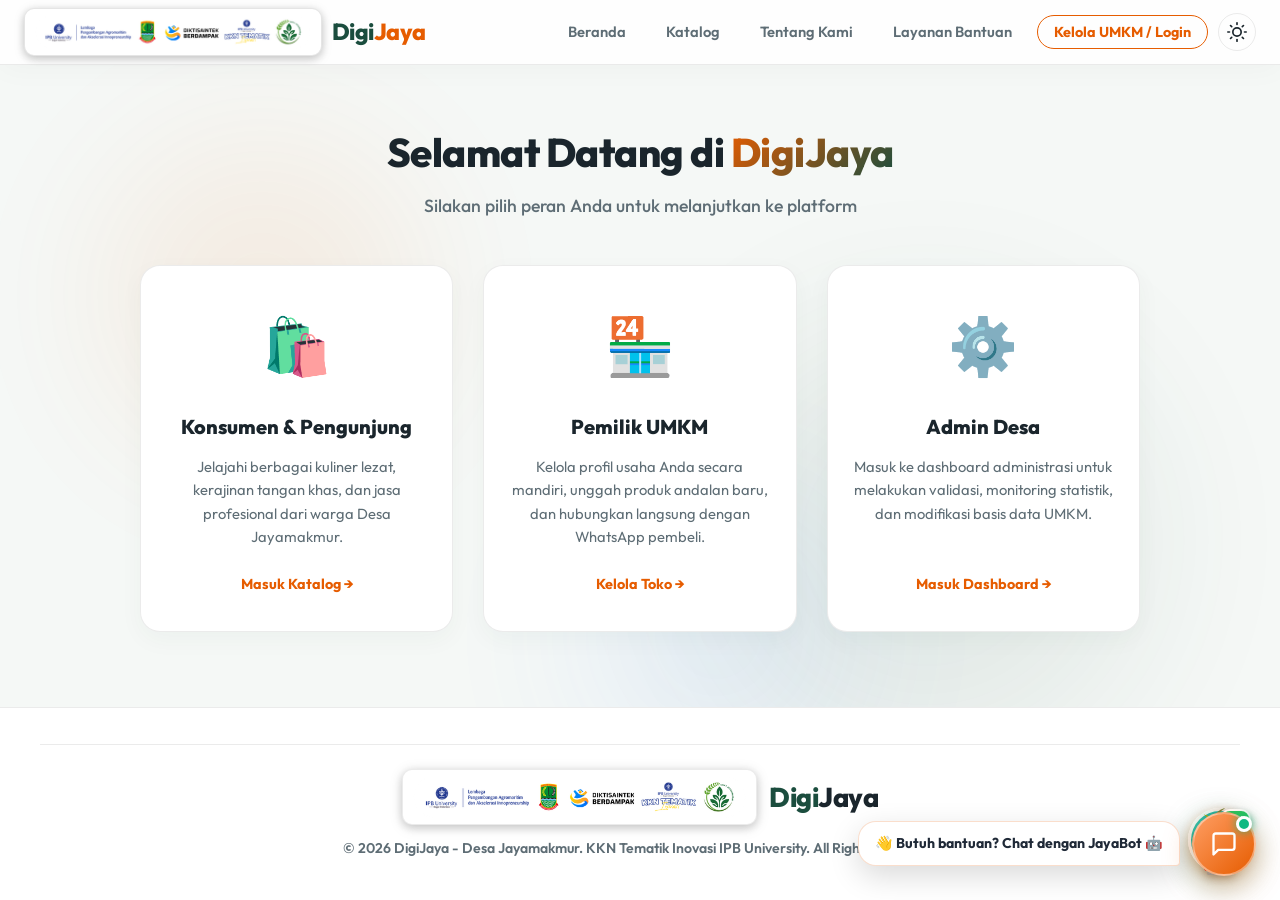
==== commit 3c604c53: "Fix bug render kartu UMKM dan implementasi fitur pagination" ====
--- a/index.html
+++ b/index.html
@@ -61,13 +61,27 @@
         <div class="landing-hero-overlay"></div>
         <div class="landing-hero-content">
             <div class="floating-3d-badges-container">
-                <a href="Main page.html?category=Kuliner" class="floating-3d-badge"><img src="assets/images/Kuliner.png"
-                        class="badge-icon-img" alt="Kuliner"> Kuliner Jayamakmur</a>
-                <a href="Main page.html?category=Kerajinan" class="floating-3d-badge"><img
-                        src="assets/images/Kerajinan Tangan.png" class="badge-icon-img" alt="Kerajinan Tangan">
-                    Kerajinan Tangan</a>
-                <a href="Main page.html?category=Jasa" class="floating-3d-badge"><img src="assets/images/Pelayanan.png"
-                        class="badge-icon-img" alt="Pelayanan/Jasa"> Layanan Jasa Desa</a>
+                <a href="Main page.html?category=Kuliner" class="floating-3d-badge" title="Kategori Kuliner">
+                    <span class="badge-icon-box">
+                        <img src="assets/images/Kuliner.png" class="badge-icon-img" alt="Kuliner" onerror="this.style.display='none'; this.nextElementSibling.style.display='inline-block';">
+                        <svg class="badge-icon-svg" width="18" height="18" viewBox="0 0 24 24" fill="none" stroke="currentColor" stroke-width="2.2" stroke-linecap="round" stroke-linejoin="round" style="display:none;"><path d="M18 8h1a4 4 0 0 1 0 8h-1"></path><path d="M2 8h16v9a4 4 0 0 1-4 4H6a4 4 0 0 1-4-4V8z"></path><line x1="6" y1="1" x2="6" y2="4"></line><line x1="10" y1="1" x2="10" y2="4"></line><line x1="14" y1="1" x2="14" y2="4"></line></svg>
+                    </span>
+                    <span>Kuliner Jayamakmur</span>
+                </a>
+                <a href="Main page.html?category=Kerajinan" class="floating-3d-badge" title="Kategori Kerajinan Tangan">
+                    <span class="badge-icon-box">
+                        <img src="assets/images/Kerajinan Tangan.png" class="badge-icon-img" alt="Kerajinan Tangan" onerror="this.style.display='none'; this.nextElementSibling.style.display='inline-block';">
+                        <svg class="badge-icon-svg" width="18" height="18" viewBox="0 0 24 24" fill="none" stroke="currentColor" stroke-width="2.2" stroke-linecap="round" stroke-linejoin="round" style="display:none;"><path d="M12 19l7-7 3 3-7 7-3-3z"></path><path d="M18 13l-1.5-7.5L2 2l3.5 14.5L13 18l5-5z"></path><path d="M2 2l7.586 7.586"></path><circle cx="11" cy="11" r="2"></circle></svg>
+                    </span>
+                    <span>Kerajinan Tangan</span>
+                </a>
+                <a href="Main page.html?category=Jasa" class="floating-3d-badge" title="Kategori Layanan Jasa">
+                    <span class="badge-icon-box">
+                        <img src="assets/images/Pelayanan.png" class="badge-icon-img" alt="Layanan Jasa" onerror="this.style.display='none'; this.nextElementSibling.style.display='inline-block';">
+                        <svg class="badge-icon-svg" width="18" height="18" viewBox="0 0 24 24" fill="none" stroke="currentColor" stroke-width="2.2" stroke-linecap="round" stroke-linejoin="round" style="display:none;"><path d="M14.7 6.3a1 1 0 0 0 0 1.4l1.6 1.6a1 1 0 0 0 1.4 0l3.77-3.77a6 6 0 0 1-7.94 7.94l-6.91 6.91a2.12 2.12 0 0 1-3-3l6.91-6.91a6 6 0 0 1 7.94-7.94l-3.76 3.76z"></path></svg>
+                    </span>
+                    <span>Layanan Jasa Desa</span>
+                </a>
             </div>
 
             <h1 class="landing-title">Selamat Datang di <span class="highlight-text">DigiJaya</span></h1>
--- a/assets/css/global.css
+++ b/assets/css/global.css
@@ -227,24 +227,26 @@
 }
 
 .navbar-container {
-    max-width: 1200px;
-    margin: 0 auto;
+    width: 100%;
+    max-width: 100%;
+    margin: 0;
     display: flex;
     justify-content: space-between;
     align-items: center;
-    padding: 14px 24px;
+    padding: 8px 24px;
 }
 
 .navbar-logo {
-    font-size: 1.5rem;
+    font-size: 1.45rem;
     font-weight: 800;
     color: var(--primary-teal);
     text-decoration: none;
     display: flex;
     align-items: center;
-    gap: 12px;
+    gap: 10px;
     letter-spacing: -0.5px;
     transition: transform 0.2s ease;
+    flex-shrink: 0;
 }
 
 .navbar-logo .logo-accent {
@@ -257,37 +259,40 @@
 
 .navbar-kkn-logo {
     height: 48px;
+    max-height: 52px;
     width: auto;
     object-fit: contain;
     background: #ffffff;
-    padding: 4px 8px;
-    border-radius: 8px;
-    border: 1px solid rgba(0, 0, 0, 0.08);
-    box-shadow: 0 2px 8px rgba(0, 0, 0, 0.1);
-    filter: drop-shadow(0 2px 4px rgba(0, 0, 0, 0.12));
+    padding: 4px 10px;
+    border-radius: 10px;
+    border: 1px solid rgba(0, 0, 0, 0.1);
+    box-shadow: 0 3px 10px rgba(0, 0, 0, 0.12);
+    filter: drop-shadow(0 2px 5px rgba(0, 0, 0, 0.15));
     transition: all 0.25s ease;
 }
 
 .navbar-logo:hover .navbar-kkn-logo {
-    transform: scale(1.06);
-    box-shadow: 0 4px 14px rgba(0, 0, 0, 0.18);
+    transform: scale(1.04);
+    box-shadow: 0 5px 15px rgba(0, 0, 0, 0.18);
 }
 
 .navbar-links {
     display: flex;
     align-items: center;
-    gap: 15px;
+    gap: 10px;
+    flex-wrap: nowrap;
 }
 
 .nav-link {
     color: var(--text-muted);
     text-decoration: none;
     font-weight: 600;
-    font-size: 0.95rem;
-    padding: 8px 18px;
+    font-size: 0.92rem;
+    padding: 8px 14px;
     border-radius: var(--radius-pill);
     transition: all 0.25s ease;
     border: 1px solid transparent;
+    white-space: nowrap;
 }
 
 .nav-link:hover {
--- a/assets/css/landing.css
+++ b/assets/css/landing.css
@@ -828,19 +828,51 @@
     -webkit-backdrop-filter: blur(16px);
     border: 1px solid rgba(255, 255, 255, 0.25);
     color: #ffffff;
-    padding: 10px 22px;
+    padding: 8px 20px 8px 14px;
     border-radius: 30px;
-    font-size: 0.95rem;
+    font-size: 0.92rem;
     font-weight: 700;
     display: inline-flex;
     align-items: center;
-    gap: 8px;
+    gap: 10px;
     box-shadow: 0 8px 24px rgba(0, 0, 0, 0.2), inset 0 1px 0 rgba(255, 255, 255, 0.4);
     transform-style: preserve-3d;
     transition: all 0.3s cubic-bezier(0.175, 0.885, 0.32, 1.275);
     cursor: pointer;
     text-decoration: none;
     animation: float3D 4s ease-in-out infinite alternate;
+}
+
+.badge-icon-box {
+    display: inline-flex;
+    align-items: center;
+    justify-content: center;
+    width: 28px;
+    height: 28px;
+    background: rgba(255, 255, 255, 0.18);
+    border-radius: 50%;
+    padding: 3px;
+    box-shadow: 0 2px 8px rgba(0, 0, 0, 0.25);
+    transition: transform 0.3s ease, background 0.3s ease;
+    flex-shrink: 0;
+}
+
+.floating-3d-badge:hover .badge-icon-box {
+    transform: scale(1.15) rotate(8deg);
+    background: rgba(255, 255, 255, 0.3);
+}
+
+.floating-3d-badge .badge-icon-img {
+    width: 20px;
+    height: 20px;
+    object-fit: contain;
+    display: block;
+    filter: drop-shadow(0 1px 3px rgba(0,0,0,0.3));
+}
+
+.floating-3d-badge .badge-icon-svg {
+    stroke: #ffffff;
+    display: block;
 }
 
 .floating-3d-badge:nth-child(1) { animation-delay: 0s; }
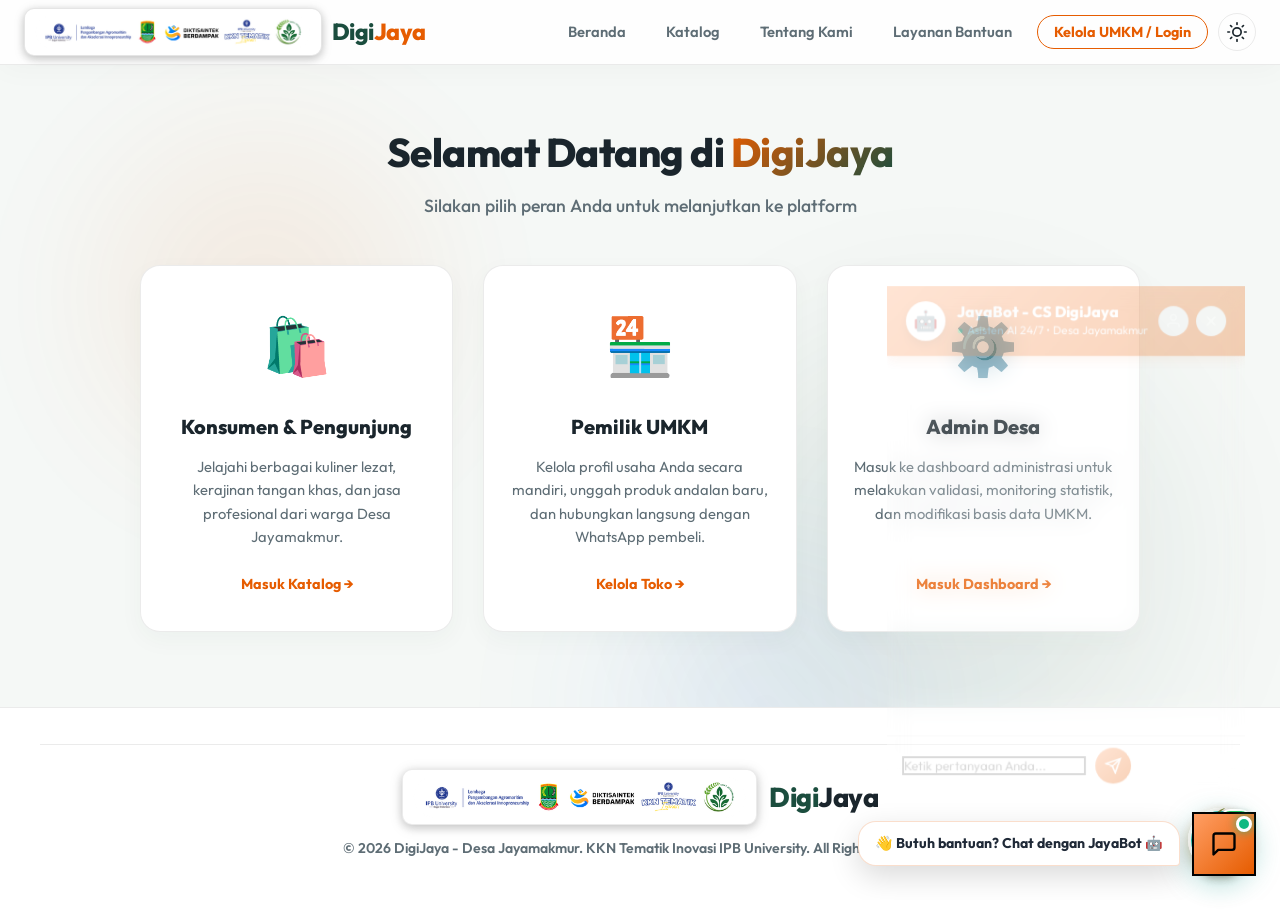
==== commit ff5b163f: "Fix bug render kartu UMKM dan implementasi fitur pagination" ====
--- a/index.html
+++ b/index.html
@@ -63,22 +63,19 @@
             <div class="floating-3d-badges-container">
                 <a href="Main page.html?category=Kuliner" class="floating-3d-badge" title="Kategori Kuliner">
                     <span class="badge-icon-box">
-                        <img src="assets/images/Kuliner.png" class="badge-icon-img" alt="Kuliner" onerror="this.style.display='none'; this.nextElementSibling.style.display='inline-block';">
-                        <svg class="badge-icon-svg" width="18" height="18" viewBox="0 0 24 24" fill="none" stroke="currentColor" stroke-width="2.2" stroke-linecap="round" stroke-linejoin="round" style="display:none;"><path d="M18 8h1a4 4 0 0 1 0 8h-1"></path><path d="M2 8h16v9a4 4 0 0 1-4 4H6a4 4 0 0 1-4-4V8z"></path><line x1="6" y1="1" x2="6" y2="4"></line><line x1="10" y1="1" x2="10" y2="4"></line><line x1="14" y1="1" x2="14" y2="4"></line></svg>
+                        <img src="assets/images/Kuliner.png" class="badge-icon-img" alt="Kuliner">
                     </span>
                     <span>Kuliner Jayamakmur</span>
                 </a>
                 <a href="Main page.html?category=Kerajinan" class="floating-3d-badge" title="Kategori Kerajinan Tangan">
                     <span class="badge-icon-box">
-                        <img src="assets/images/Kerajinan Tangan.png" class="badge-icon-img" alt="Kerajinan Tangan" onerror="this.style.display='none'; this.nextElementSibling.style.display='inline-block';">
-                        <svg class="badge-icon-svg" width="18" height="18" viewBox="0 0 24 24" fill="none" stroke="currentColor" stroke-width="2.2" stroke-linecap="round" stroke-linejoin="round" style="display:none;"><path d="M12 19l7-7 3 3-7 7-3-3z"></path><path d="M18 13l-1.5-7.5L2 2l3.5 14.5L13 18l5-5z"></path><path d="M2 2l7.586 7.586"></path><circle cx="11" cy="11" r="2"></circle></svg>
+                        <img src="assets/images/Kerajinan Tangan.png" class="badge-icon-img" alt="Kerajinan Tangan">
                     </span>
                     <span>Kerajinan Tangan</span>
                 </a>
                 <a href="Main page.html?category=Jasa" class="floating-3d-badge" title="Kategori Layanan Jasa">
                     <span class="badge-icon-box">
-                        <img src="assets/images/Pelayanan.png" class="badge-icon-img" alt="Layanan Jasa" onerror="this.style.display='none'; this.nextElementSibling.style.display='inline-block';">
-                        <svg class="badge-icon-svg" width="18" height="18" viewBox="0 0 24 24" fill="none" stroke="currentColor" stroke-width="2.2" stroke-linecap="round" stroke-linejoin="round" style="display:none;"><path d="M14.7 6.3a1 1 0 0 0 0 1.4l1.6 1.6a1 1 0 0 0 1.4 0l3.77-3.77a6 6 0 0 1-7.94 7.94l-6.91 6.91a2.12 2.12 0 0 1-3-3l6.91-6.91a6 6 0 0 1 7.94-7.94l-3.76 3.76z"></path></svg>
+                        <img src="assets/images/Pelayanan.png" class="badge-icon-img" alt="Layanan Jasa">
                     </span>
                     <span>Layanan Jasa Desa</span>
                 </a>
--- a/assets/css/landing.css
+++ b/assets/css/landing.css
@@ -847,32 +847,30 @@
     display: inline-flex;
     align-items: center;
     justify-content: center;
-    width: 28px;
-    height: 28px;
-    background: rgba(255, 255, 255, 0.18);
+    width: 26px;
+    height: 26px;
+    background: rgba(255, 255, 255, 0.22);
+    border: 1px solid rgba(255, 255, 255, 0.35);
     border-radius: 50%;
     padding: 3px;
     box-shadow: 0 2px 8px rgba(0, 0, 0, 0.25);
     transition: transform 0.3s ease, background 0.3s ease;
     flex-shrink: 0;
+    overflow: hidden;
 }
 
 .floating-3d-badge:hover .badge-icon-box {
     transform: scale(1.15) rotate(8deg);
-    background: rgba(255, 255, 255, 0.3);
+    background: rgba(255, 255, 255, 0.4);
+    border-color: rgba(255, 255, 255, 0.6);
 }
 
 .floating-3d-badge .badge-icon-img {
-    width: 20px;
-    height: 20px;
+    width: 100%;
+    height: 100%;
     object-fit: contain;
     display: block;
     filter: drop-shadow(0 1px 3px rgba(0,0,0,0.3));
-}
-
-.floating-3d-badge .badge-icon-svg {
-    stroke: #ffffff;
-    display: block;
 }
 
 .floating-3d-badge:nth-child(1) { animation-delay: 0s; }
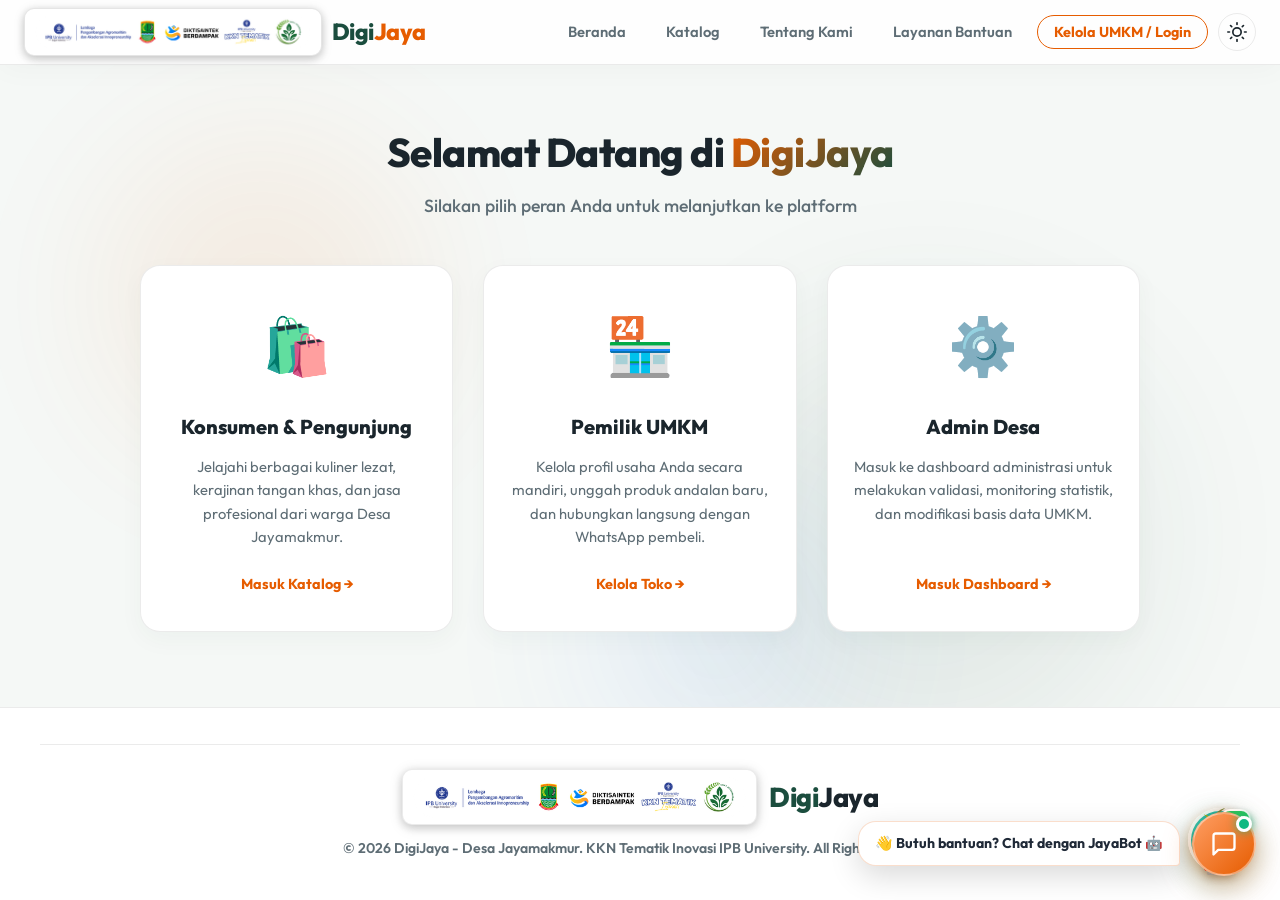
==== commit ba246539: "Fix bug render kartu UMKM dan implementasi fitur pagination" ====
--- a/index.html
+++ b/index.html
@@ -62,20 +62,23 @@
         <div class="landing-hero-content">
             <div class="floating-3d-badges-container">
                 <a href="Main page.html?category=Kuliner" class="floating-3d-badge" title="Kategori Kuliner">
-                    <span class="badge-icon-box">
-                        <img src="assets/images/Kuliner.png" class="badge-icon-img" alt="Kuliner">
+                    <span class="badge-icon-box kuliner-box">
+                        <svg class="badge-svg-icon" width="18" height="18" viewBox="0 0 24 24" fill="none" stroke="currentColor" stroke-width="2.2" stroke-linecap="round" stroke-linejoin="round"><path d="M18 8h1a4 4 0 0 1 0 8h-1"></path><path d="M2 8h16v9a4 4 0 0 1-4 4H6a4 4 0 0 1-4-4V8z"></path><line x1="6" y1="1" x2="6" y2="4"></line><line x1="10" y1="1" x2="10" y2="4"></line><line x1="14" y1="1" x2="14" y2="4"></line></svg>
+                        <img src="assets/images/Kuliner.png" class="badge-icon-img" alt="Kuliner" onerror="this.style.display='none'">
                     </span>
                     <span>Kuliner Jayamakmur</span>
                 </a>
                 <a href="Main page.html?category=Kerajinan" class="floating-3d-badge" title="Kategori Kerajinan Tangan">
-                    <span class="badge-icon-box">
-                        <img src="assets/images/Kerajinan Tangan.png" class="badge-icon-img" alt="Kerajinan Tangan">
+                    <span class="badge-icon-box kerajinan-box">
+                        <svg class="badge-svg-icon" width="18" height="18" viewBox="0 0 24 24" fill="none" stroke="currentColor" stroke-width="2.2" stroke-linecap="round" stroke-linejoin="round"><path d="M12 21a9 9 0 1 1 0-18c4.97 0 9 3.58 9 8 0 2.2-1.8 4-4 4h-1.8c-.7 0-1.2.5-1.2 1.2 0 .3.1.6.3.8.4.5.7 1.1.7 1.8 0 1.2-1 2.2-2.2 2.2z"></path><circle cx="7.5" cy="8.5" r="1.5" fill="currentColor"></circle><circle cx="11.5" cy="6.5" r="1.5" fill="currentColor"></circle><circle cx="15.5" cy="8.5" r="1.5" fill="currentColor"></circle><circle cx="17.5" cy="12.5" r="1.5" fill="currentColor"></circle></svg>
+                        <img src="assets/images/Kerajinan Tangan.png" class="badge-icon-img" alt="Kerajinan Tangan" onerror="this.style.display='none'">
                     </span>
                     <span>Kerajinan Tangan</span>
                 </a>
                 <a href="Main page.html?category=Jasa" class="floating-3d-badge" title="Kategori Layanan Jasa">
-                    <span class="badge-icon-box">
-                        <img src="assets/images/Pelayanan.png" class="badge-icon-img" alt="Layanan Jasa">
+                    <span class="badge-icon-box jasa-box">
+                        <svg class="badge-svg-icon" width="18" height="18" viewBox="0 0 24 24" fill="none" stroke="currentColor" stroke-width="2.2" stroke-linecap="round" stroke-linejoin="round"><path d="M14.7 6.3a1 1 0 0 0 0 1.4l1.6 1.6a1 1 0 0 0 1.4 0l3.77-3.77a6 6 0 0 1-7.94 7.94l-6.91 6.91a2.12 2.12 0 0 1-3-3l6.91-6.91a6 6 0 0 1 7.94-7.94l-3.76 3.76z"></path></svg>
+                        <img src="assets/images/Pelayanan.png" class="badge-icon-img" alt="Layanan Jasa" onerror="this.style.display='none'">
                     </span>
                     <span>Layanan Jasa Desa</span>
                 </a>
--- a/assets/css/landing.css
+++ b/assets/css/landing.css
@@ -847,27 +847,65 @@
     display: inline-flex;
     align-items: center;
     justify-content: center;
-    width: 26px;
-    height: 26px;
-    background: rgba(255, 255, 255, 0.22);
-    border: 1px solid rgba(255, 255, 255, 0.35);
+    width: 28px;
+    height: 28px;
     border-radius: 50%;
-    padding: 3px;
-    box-shadow: 0 2px 8px rgba(0, 0, 0, 0.25);
-    transition: transform 0.3s ease, background 0.3s ease;
+    transition: all 0.3s ease;
     flex-shrink: 0;
-    overflow: hidden;
+    position: relative;
+}
+
+.badge-icon-box.kuliner-box {
+    background: rgba(255, 112, 67, 0.25);
+    border: 1px solid rgba(255, 158, 100, 0.7);
+    color: #ff9e64;
+    box-shadow: 0 0 10px rgba(255, 112, 67, 0.4);
+}
+
+.badge-icon-box.kerajinan-box {
+    background: rgba(45, 212, 191, 0.25);
+    border: 1px solid rgba(94, 234, 212, 0.7);
+    color: #2dd4bf;
+    box-shadow: 0 0 10px rgba(45, 212, 191, 0.4);
+}
+
+.badge-icon-box.jasa-box {
+    background: rgba(56, 189, 248, 0.25);
+    border: 1px solid rgba(125, 211, 252, 0.7);
+    color: #38bdf8;
+    box-shadow: 0 0 10px rgba(56, 189, 248, 0.4);
 }
 
 .floating-3d-badge:hover .badge-icon-box {
-    transform: scale(1.15) rotate(8deg);
-    background: rgba(255, 255, 255, 0.4);
-    border-color: rgba(255, 255, 255, 0.6);
+    transform: scale(1.2) rotate(10deg);
+}
+
+.floating-3d-badge:hover .badge-icon-box.kuliner-box {
+    background: rgba(255, 112, 67, 0.45);
+    box-shadow: 0 0 16px rgba(255, 112, 67, 0.6);
+}
+
+.floating-3d-badge:hover .badge-icon-box.kerajinan-box {
+    background: rgba(45, 212, 191, 0.45);
+    box-shadow: 0 0 16px rgba(45, 212, 191, 0.6);
+}
+
+.floating-3d-badge:hover .badge-icon-box.jasa-box {
+    background: rgba(56, 189, 248, 0.45);
+    box-shadow: 0 0 16px rgba(56, 189, 248, 0.6);
+}
+
+.badge-svg-icon {
+    display: block;
+    stroke: currentColor;
 }
 
 .floating-3d-badge .badge-icon-img {
-    width: 100%;
-    height: 100%;
+    position: absolute;
+    top: 2px;
+    left: 2px;
+    width: 22px;
+    height: 22px;
     object-fit: contain;
     display: block;
     filter: drop-shadow(0 1px 3px rgba(0,0,0,0.3));
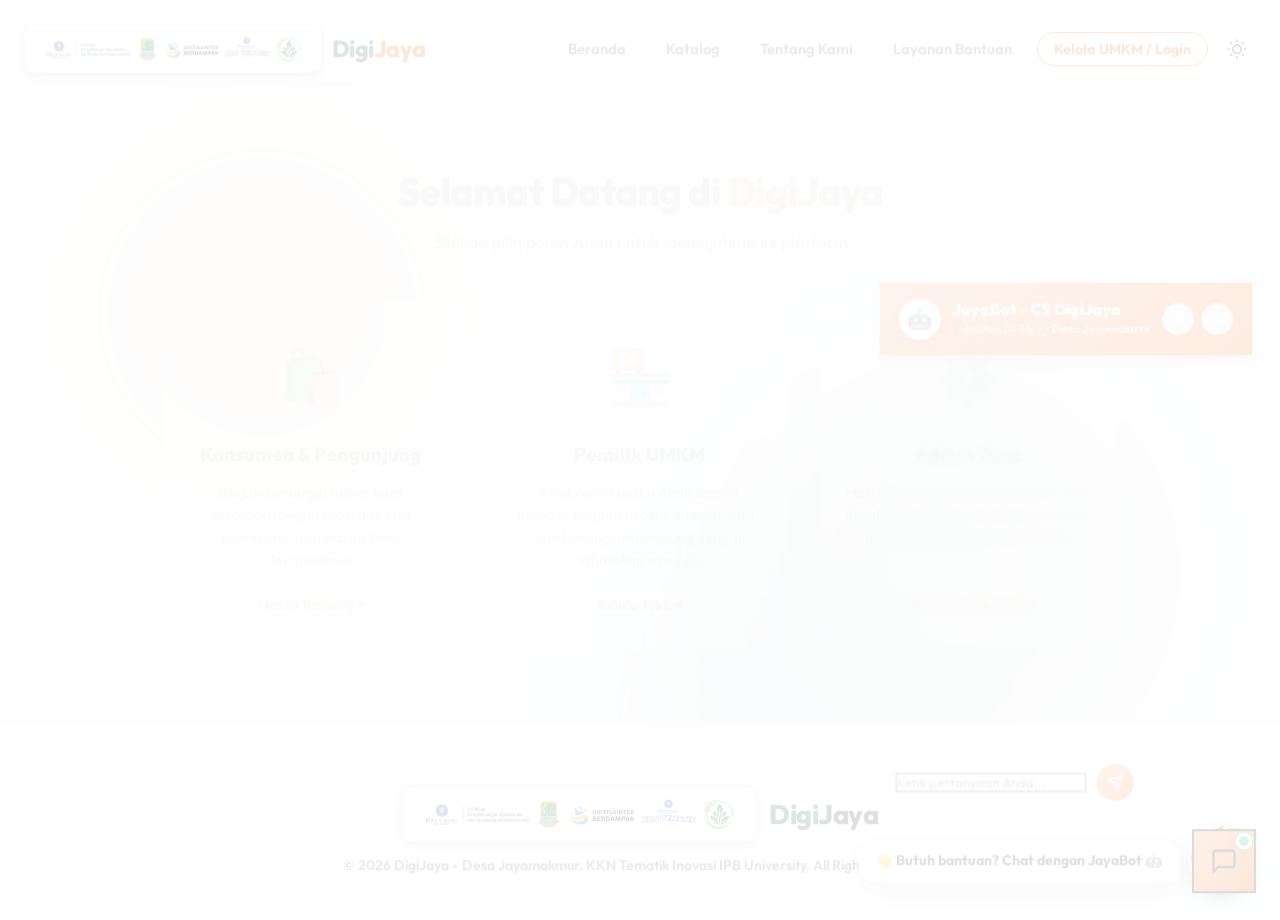
==== commit 74a314a5: "Fix bug render kartu UMKM dan implementasi fitur pagination" ====
--- a/index.html
+++ b/index.html
@@ -8,6 +8,7 @@
     <link rel="stylesheet" href="assets/css/global.css?v=88899">
     <link rel="stylesheet" href="assets/css/main.css?v=88899">
     <link rel="stylesheet" href="assets/css/landing.css?v=88899">
+    <meta name="google-site-verification" content="QdVRDkZmmezpmvWUGpNCW1axcF-sKC_Z56FH8I_PfLc" />
     <meta name="google-site-verification" content="8WJda_QyHvN3ZzU7bG3cWUWAJD8Gc1mzzaDpOpBgvo4" />
 </head>
 
@@ -61,27 +62,9 @@
         <div class="landing-hero-overlay"></div>
         <div class="landing-hero-content">
             <div class="floating-3d-badges-container">
-                <a href="Main page.html?category=Kuliner" class="floating-3d-badge" title="Kategori Kuliner">
-                    <span class="badge-icon-box kuliner-box">
-                        <svg class="badge-svg-icon" width="18" height="18" viewBox="0 0 24 24" fill="none" stroke="currentColor" stroke-width="2.2" stroke-linecap="round" stroke-linejoin="round"><path d="M18 8h1a4 4 0 0 1 0 8h-1"></path><path d="M2 8h16v9a4 4 0 0 1-4 4H6a4 4 0 0 1-4-4V8z"></path><line x1="6" y1="1" x2="6" y2="4"></line><line x1="10" y1="1" x2="10" y2="4"></line><line x1="14" y1="1" x2="14" y2="4"></line></svg>
-                        <img src="assets/images/Kuliner.png" class="badge-icon-img" alt="Kuliner" onerror="this.style.display='none'">
-                    </span>
-                    <span>Kuliner Jayamakmur</span>
-                </a>
-                <a href="Main page.html?category=Kerajinan" class="floating-3d-badge" title="Kategori Kerajinan Tangan">
-                    <span class="badge-icon-box kerajinan-box">
-                        <svg class="badge-svg-icon" width="18" height="18" viewBox="0 0 24 24" fill="none" stroke="currentColor" stroke-width="2.2" stroke-linecap="round" stroke-linejoin="round"><path d="M12 21a9 9 0 1 1 0-18c4.97 0 9 3.58 9 8 0 2.2-1.8 4-4 4h-1.8c-.7 0-1.2.5-1.2 1.2 0 .3.1.6.3.8.4.5.7 1.1.7 1.8 0 1.2-1 2.2-2.2 2.2z"></path><circle cx="7.5" cy="8.5" r="1.5" fill="currentColor"></circle><circle cx="11.5" cy="6.5" r="1.5" fill="currentColor"></circle><circle cx="15.5" cy="8.5" r="1.5" fill="currentColor"></circle><circle cx="17.5" cy="12.5" r="1.5" fill="currentColor"></circle></svg>
-                        <img src="assets/images/Kerajinan Tangan.png" class="badge-icon-img" alt="Kerajinan Tangan" onerror="this.style.display='none'">
-                    </span>
-                    <span>Kerajinan Tangan</span>
-                </a>
-                <a href="Main page.html?category=Jasa" class="floating-3d-badge" title="Kategori Layanan Jasa">
-                    <span class="badge-icon-box jasa-box">
-                        <svg class="badge-svg-icon" width="18" height="18" viewBox="0 0 24 24" fill="none" stroke="currentColor" stroke-width="2.2" stroke-linecap="round" stroke-linejoin="round"><path d="M14.7 6.3a1 1 0 0 0 0 1.4l1.6 1.6a1 1 0 0 0 1.4 0l3.77-3.77a6 6 0 0 1-7.94 7.94l-6.91 6.91a2.12 2.12 0 0 1-3-3l6.91-6.91a6 6 0 0 1 7.94-7.94l-3.76 3.76z"></path></svg>
-                        <img src="assets/images/Pelayanan.png" class="badge-icon-img" alt="Layanan Jasa" onerror="this.style.display='none'">
-                    </span>
-                    <span>Layanan Jasa Desa</span>
-                </a>
+                <a href="Main page.html?category=Kuliner" class="floating-3d-badge"><img src="assets/images/Kuliner.png" class="btn-icon-img" alt="Kuliner"> Kuliner Jayamakmur</a>
+                <a href="Main page.html?category=Kerajinan" class="floating-3d-badge"><img src="assets/images/Kerajinan Tangan.png" class="btn-icon-img" alt="Kerajinan Tangan"> Kerajinan Tangan</a>
+                <a href="Main page.html?category=Jasa" class="floating-3d-badge"><img src="assets/images/Pelayanan.png" class="btn-icon-img" alt="Pelayanan/Jasa"> Layanan Jasa Desa</a>
             </div>
 
             <h1 class="landing-title">Selamat Datang di <span class="highlight-text">DigiJaya</span></h1>
--- a/assets/css/landing.css
+++ b/assets/css/landing.css
@@ -828,9 +828,9 @@
     -webkit-backdrop-filter: blur(16px);
     border: 1px solid rgba(255, 255, 255, 0.25);
     color: #ffffff;
-    padding: 8px 20px 8px 14px;
+    padding: 10px 22px;
     border-radius: 30px;
-    font-size: 0.92rem;
+    font-size: 0.95rem;
     font-weight: 700;
     display: inline-flex;
     align-items: center;
@@ -843,72 +843,17 @@
     animation: float3D 4s ease-in-out infinite alternate;
 }
 
-.badge-icon-box {
-    display: inline-flex;
-    align-items: center;
-    justify-content: center;
-    width: 28px;
-    height: 28px;
-    border-radius: 50%;
-    transition: all 0.3s ease;
-    flex-shrink: 0;
-    position: relative;
-}
-
-.badge-icon-box.kuliner-box {
-    background: rgba(255, 112, 67, 0.25);
-    border: 1px solid rgba(255, 158, 100, 0.7);
-    color: #ff9e64;
-    box-shadow: 0 0 10px rgba(255, 112, 67, 0.4);
-}
-
-.badge-icon-box.kerajinan-box {
-    background: rgba(45, 212, 191, 0.25);
-    border: 1px solid rgba(94, 234, 212, 0.7);
-    color: #2dd4bf;
-    box-shadow: 0 0 10px rgba(45, 212, 191, 0.4);
-}
-
-.badge-icon-box.jasa-box {
-    background: rgba(56, 189, 248, 0.25);
-    border: 1px solid rgba(125, 211, 252, 0.7);
-    color: #38bdf8;
-    box-shadow: 0 0 10px rgba(56, 189, 248, 0.4);
-}
-
-.floating-3d-badge:hover .badge-icon-box {
-    transform: scale(1.2) rotate(10deg);
-}
-
-.floating-3d-badge:hover .badge-icon-box.kuliner-box {
-    background: rgba(255, 112, 67, 0.45);
-    box-shadow: 0 0 16px rgba(255, 112, 67, 0.6);
-}
-
-.floating-3d-badge:hover .badge-icon-box.kerajinan-box {
-    background: rgba(45, 212, 191, 0.45);
-    box-shadow: 0 0 16px rgba(45, 212, 191, 0.6);
-}
-
-.floating-3d-badge:hover .badge-icon-box.jasa-box {
-    background: rgba(56, 189, 248, 0.45);
-    box-shadow: 0 0 16px rgba(56, 189, 248, 0.6);
-}
-
-.badge-svg-icon {
-    display: block;
-    stroke: currentColor;
-}
-
-.floating-3d-badge .badge-icon-img {
-    position: absolute;
-    top: 2px;
-    left: 2px;
+.floating-3d-badge img {
     width: 22px;
     height: 22px;
     object-fit: contain;
-    display: block;
-    filter: drop-shadow(0 1px 3px rgba(0,0,0,0.3));
+    display: inline-block;
+    vertical-align: middle;
+    transition: transform 0.25s ease;
+}
+
+.floating-3d-badge:hover img {
+    transform: scale(1.18) rotate(6deg);
 }
 
 .floating-3d-badge:nth-child(1) { animation-delay: 0s; }
